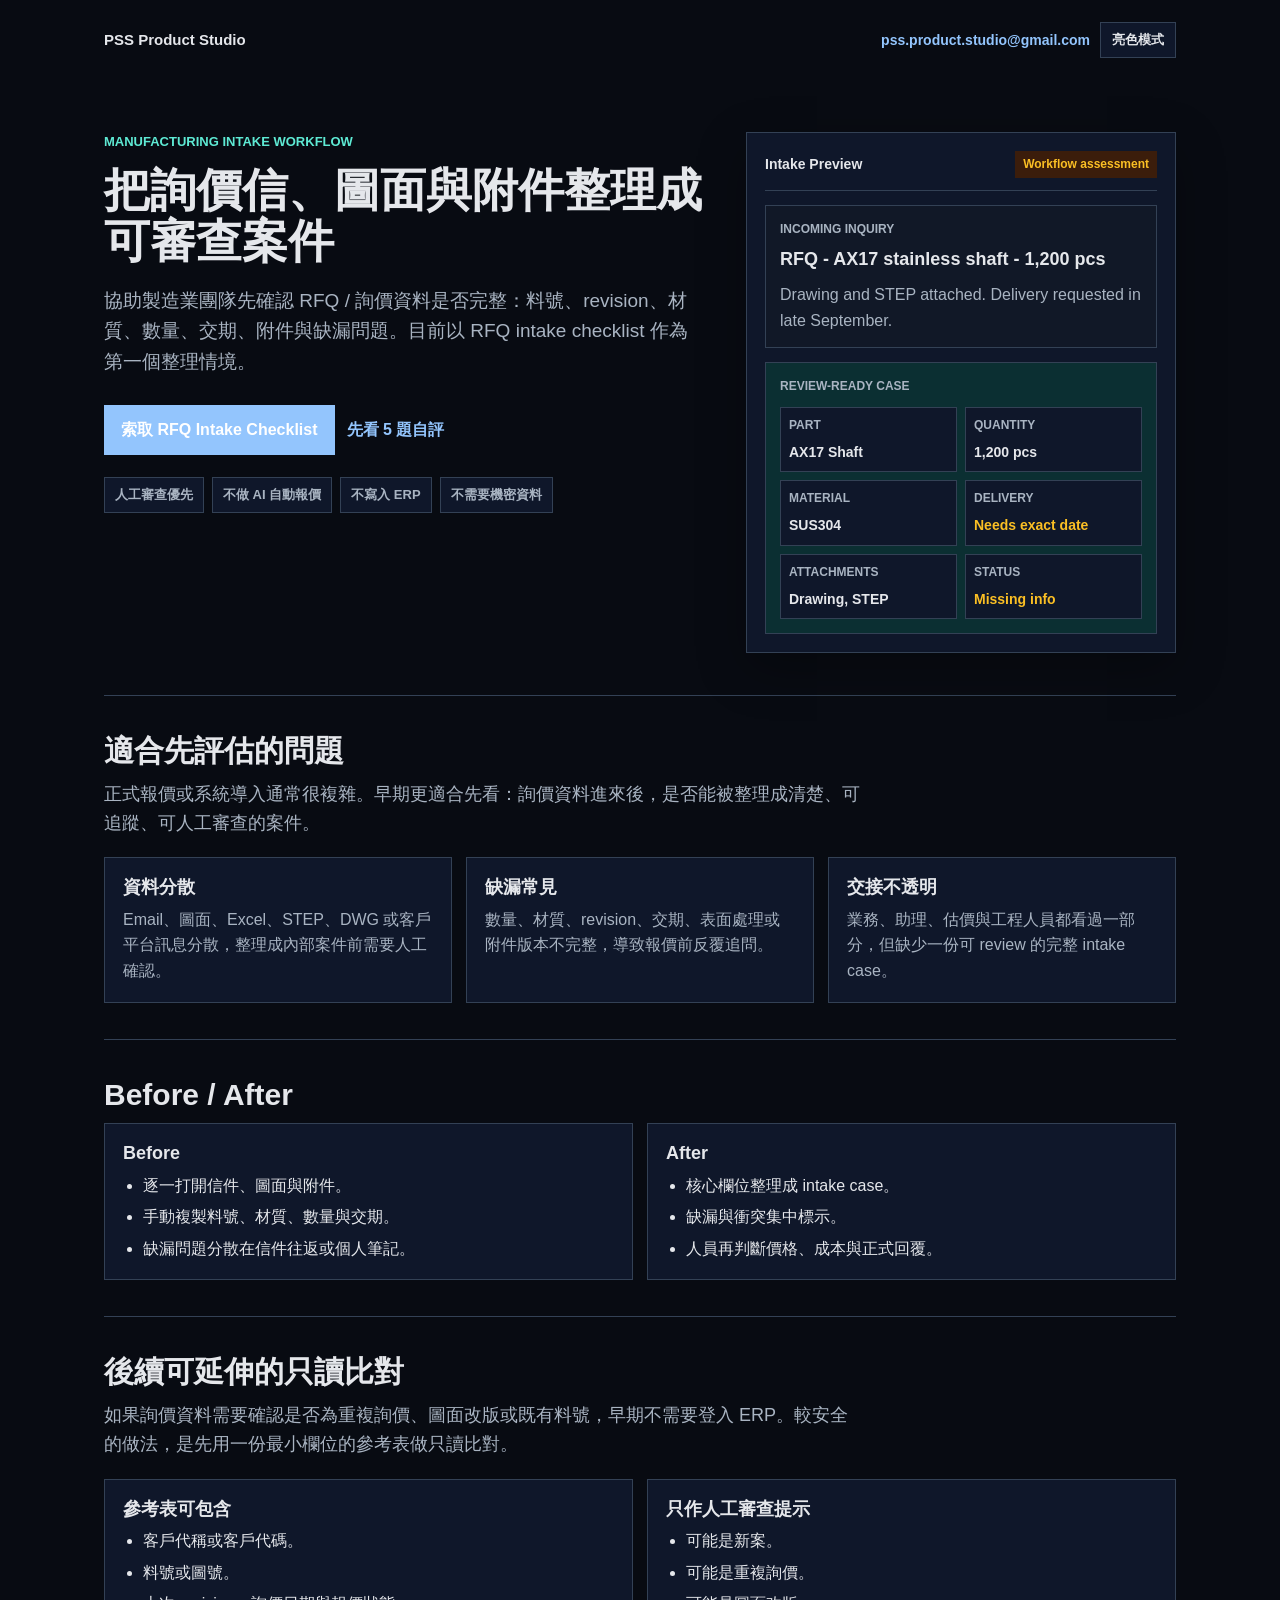
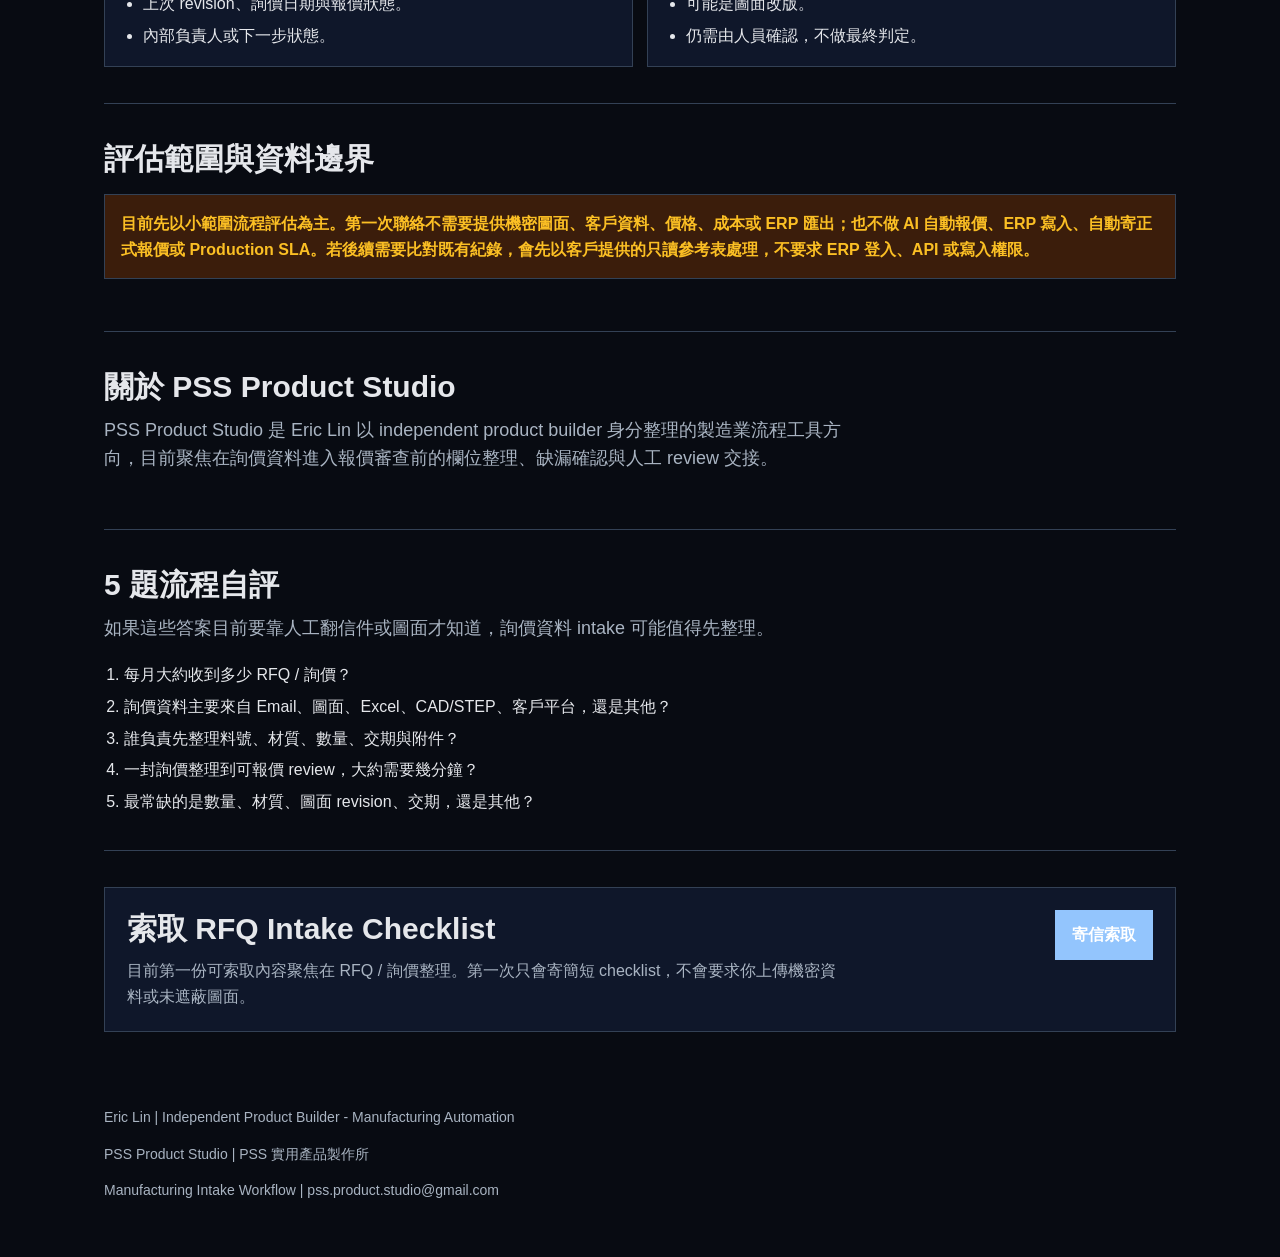
==== docs/rfq-intake.html @ e181cee8 "Create rfq-intake.html" ====
<!doctype html>
<html lang="zh-Hant">
<head>
  <meta charset="utf-8">
  <meta name="viewport" content="width=device-width, initial-scale=1">
  <title>Manufacturing Intake Workflow | PSS Product Studio</title>
  <meta name="description" content="A practical checklist for manufacturing teams to organize inquiry emails, drawings, attachments, missing fields, and human review before quotation work.">
  <meta property="og:title" content="Manufacturing Intake Workflow">
  <meta property="og:description" content="協助製造業團隊整理詢價信、圖面與附件，讓報價前審查更清楚。">
  <meta property="og:type" content="website">
  <style>
    :root {
      color-scheme: light;
      --bg: #f6f8fb;
      --paper: #ffffff;
      --ink: #16202a;
      --muted: #5d6a78;
      --line: #d9e1ea;
      --blue: #2458a6;
      --blue-soft: #edf4ff;
      --teal: #08756f;
      --teal-soft: #edf8f6;
      --amber: #8c5a08;
      --amber-soft: #fff7e6;
      --shadow: 0 16px 46px rgba(22, 32, 42, .08);
    }

    body[data-theme="dark"] {
      color-scheme: dark;
      --bg: #080b12;
      --paper: #0f172a;
      --ink: #e5e7eb;
      --muted: #a9b4c2;
      --line: #334155;
      --blue: #93c5fd;
      --blue-soft: #111827;
      --teal: #5eead4;
      --teal-soft: #0b2f32;
      --amber: #fbbf24;
      --amber-soft: #3b1d0b;
      --shadow: 0 16px 46px rgba(0, 0, 0, .28);
    }

    * {
      box-sizing: border-box;
    }

    body {
      background: var(--bg);
      color: var(--ink);
      font-family: Arial, "Noto Sans TC", "Microsoft JhengHei", sans-serif;
      line-height: 1.6;
      margin: 0;
    }

    a {
      color: inherit;
    }

    .wrap {
      margin: 0 auto;
      max-width: 1120px;
      padding: 0 24px;
    }

    .nav {
      align-items: center;
      display: flex;
      justify-content: space-between;
      padding: 22px 0;
    }

    .brand {
      font-size: 15px;
      font-weight: 800;
    }

    .nav a {
      color: var(--blue);
      font-size: 14px;
      font-weight: 700;
      text-decoration: none;
    }

    .nav-actions {
      align-items: center;
      display: flex;
      flex-wrap: wrap;
      gap: 10px;
      justify-content: flex-end;
    }

    .theme-button {
      background: var(--paper);
      border: 1px solid var(--line);
      color: var(--ink);
      cursor: pointer;
      font: 800 13px Arial, sans-serif;
      padding: 8px 11px;
    }

    .hero {
      display: grid;
      gap: 40px;
      grid-template-columns: minmax(0, 1fr) 430px;
      padding: 52px 0 42px;
    }

    .eyebrow {
      color: var(--teal);
      font-size: 13px;
      font-weight: 800;
      letter-spacing: 0;
      margin: 0 0 12px;
      text-transform: uppercase;
    }

    h1 {
      font-size: 46px;
      letter-spacing: 0;
      line-height: 1.12;
      margin: 0 0 18px;
      max-width: 700px;
    }

    .lead {
      color: var(--muted);
      font-size: 19px;
      margin: 0;
      max-width: 700px;
    }

    .actions {
      align-items: center;
      display: flex;
      flex-wrap: wrap;
      gap: 12px;
      margin-top: 28px;
    }

    .button {
      background: var(--blue);
      color: #ffffff;
      display: inline-block;
      font-weight: 800;
      padding: 12px 17px;
      text-decoration: none;
    }

    .text-link {
      color: var(--blue);
      font-weight: 800;
      padding: 10px 0;
      text-decoration: none;
    }

    .trust-row {
      display: flex;
      flex-wrap: wrap;
      gap: 8px;
      margin-top: 22px;
    }

    .trust-row span {
      background: var(--paper);
      border: 1px solid var(--line);
      color: var(--muted);
      font-size: 13px;
      font-weight: 800;
      padding: 7px 10px;
    }

    .preview {
      background: var(--paper);
      border: 1px solid var(--line);
      box-shadow: var(--shadow);
      padding: 18px;
    }

    .preview-top {
      align-items: center;
      border-bottom: 1px solid var(--line);
      display: flex;
      justify-content: space-between;
      padding-bottom: 12px;
    }

    .preview-title {
      font-size: 14px;
      font-weight: 800;
    }

    .preview-note {
      background: var(--amber-soft);
      color: var(--amber);
      font-size: 12px;
      font-weight: 800;
      padding: 4px 8px;
    }

    .mail-preview {
      background: var(--blue-soft);
      border: 1px solid var(--line);
      margin-top: 14px;
      padding: 14px;
    }

    .case-preview {
      background: var(--teal-soft);
      border: 1px solid var(--line);
      margin-top: 14px;
      padding: 14px;
    }

    .label {
      color: var(--muted);
      display: block;
      font-size: 12px;
      font-weight: 800;
      margin-bottom: 6px;
      text-transform: uppercase;
    }

    .subject {
      font-size: 18px;
      font-weight: 800;
      margin: 0 0 8px;
    }

    .small {
      color: var(--muted);
      margin: 0;
    }

    .fields {
      display: grid;
      gap: 8px;
      grid-template-columns: 1fr 1fr;
      margin-top: 10px;
    }

    .field {
      background: var(--paper);
      border: 1px solid var(--line);
      min-height: 62px;
      padding: 8px;
    }

    .field b {
      display: block;
      font-size: 14px;
      margin-top: 2px;
    }

    .missing {
      color: var(--amber);
    }

    section {
      border-top: 1px solid var(--line);
      padding: 36px 0;
    }

    h2 {
      font-size: 30px;
      letter-spacing: 0;
      line-height: 1.25;
      margin: 0 0 10px;
    }

    .section-lead {
      color: var(--muted);
      font-size: 18px;
      margin: 0 0 20px;
      max-width: 760px;
    }

    .cards {
      display: grid;
      gap: 14px;
      grid-template-columns: repeat(3, 1fr);
    }

    .card,
    .panel {
      background: var(--paper);
      border: 1px solid var(--line);
      padding: 18px;
    }

    .card h3,
    .panel h3 {
      font-size: 18px;
      line-height: 1.25;
      margin: 0 0 8px;
    }

    .card p {
      color: var(--muted);
      margin: 0;
    }

    .two {
      display: grid;
      gap: 14px;
      grid-template-columns: 1fr 1fr;
    }

    ul,
    ol {
      margin: 0;
      padding-left: 20px;
    }

    li + li {
      margin-top: 6px;
    }

    .scope {
      background: var(--amber-soft);
      border: 1px solid var(--line);
      color: var(--amber);
      font-weight: 700;
      padding: 16px;
    }

    .cta {
      align-items: start;
      background: var(--paper);
      border: 1px solid var(--line);
      display: grid;
      gap: 18px;
      grid-template-columns: minmax(0, 1fr) auto;
      padding: 22px;
    }

    .cta p {
      color: var(--muted);
      margin: 0;
      max-width: 720px;
    }

    footer {
      color: var(--muted);
      font-size: 14px;
      padding: 24px 0 42px;
    }

    @media (max-width: 900px) {
      .hero,
      .cards,
      .two,
      .cta {
        grid-template-columns: 1fr;
      }

      h1 {
        font-size: 38px;
      }

      .preview {
        max-width: 560px;
      }
    }

    @media (max-width: 560px) {
      .wrap {
        padding: 0 18px;
      }

      .nav {
        align-items: flex-start;
        flex-direction: column;
        gap: 8px;
      }

      h1 {
        font-size: 33px;
      }

      h2 {
        font-size: 25px;
      }

      .lead,
      .section-lead {
        font-size: 17px;
      }

      .actions {
        align-items: stretch;
        flex-direction: column;
      }

      .button,
      .text-link {
        text-align: center;
        width: 100%;
      }

      .fields {
        grid-template-columns: 1fr;
      }
    }
  </style>
</head>
<body data-theme="dark">
  <div class="wrap">
    <nav class="nav" aria-label="Page header">
      <div class="brand">PSS Product Studio</div>
      <div class="nav-actions">
        <a href="mailto:pss.product.studio@gmail.com">pss.product.studio@gmail.com</a>
        <button class="theme-button" id="themeToggle" type="button" aria-pressed="true">亮色模式</button>
      </div>
    </nav>

    <header class="hero">
      <div>
        <p class="eyebrow">Manufacturing Intake Workflow</p>
        <h1>把詢價信、圖面與附件整理成可審查案件</h1>
        <p class="lead">協助製造業團隊先確認 RFQ / 詢價資料是否完整：料號、revision、材質、數量、交期、附件與缺漏問題。目前以 RFQ intake checklist 作為第一個整理情境。</p>
        <div class="actions">
          <a class="button" href="mailto:pss.product.studio@gmail.com?subject=RFQ%20Checklist%20-%20GitHub&body=Hi%20PSS%2C%0D%0A%0D%0AI%20would%20like%20to%20request%20the%20RFQ%20Intake%20Checklist.%0D%0A%0D%0AOptional%3A%0D%0A1.%20Monthly%20RFQ%20volume%3A%0D%0A2.%20Main%20inquiry%20source%20%28Email%20%2F%20drawings%20%2F%20Excel%20%2F%20CAD%20%2F%20customer%20portal%29%3A%0D%0A3.%20Most%20often%20missing%20field%3A%0D%0A%0D%0APlease%20do%20not%20send%20confidential%20drawings%20or%20customer%20data%20at%20this%20stage.">索取 RFQ Intake Checklist</a>
          <a class="text-link" href="#questions">先看 5 題自評</a>
        </div>
        <div class="trust-row" aria-label="Assessment boundaries">
          <span>人工審查優先</span>
          <span>不做 AI 自動報價</span>
          <span>不寫入 ERP</span>
          <span>不需要機密資料</span>
        </div>
      </div>

      <aside class="preview" aria-label="Inquiry intake preview">
        <div class="preview-top">
          <span class="preview-title">Intake Preview</span>
          <span class="preview-note">Workflow assessment</span>
        </div>
        <div class="mail-preview">
          <span class="label">Incoming inquiry</span>
          <p class="subject">RFQ - AX17 stainless shaft - 1,200 pcs</p>
          <p class="small">Drawing and STEP attached. Delivery requested in late September.</p>
        </div>
        <div class="case-preview">
          <span class="label">Review-ready case</span>
          <div class="fields">
            <div class="field"><span class="label">Part</span><b>AX17 Shaft</b></div>
            <div class="field"><span class="label">Quantity</span><b>1,200 pcs</b></div>
            <div class="field"><span class="label">Material</span><b>SUS304</b></div>
            <div class="field"><span class="label">Delivery</span><b class="missing">Needs exact date</b></div>
            <div class="field"><span class="label">Attachments</span><b>Drawing, STEP</b></div>
            <div class="field"><span class="label">Status</span><b class="missing">Missing info</b></div>
          </div>
        </div>
      </aside>
    </header>

    <main>
      <section>
        <h2>適合先評估的問題</h2>
        <p class="section-lead">正式報價或系統導入通常很複雜。早期更適合先看：詢價資料進來後，是否能被整理成清楚、可追蹤、可人工審查的案件。</p>
        <div class="cards">
          <article class="card">
            <h3>資料分散</h3>
            <p>Email、圖面、Excel、STEP、DWG 或客戶平台訊息分散，整理成內部案件前需要人工確認。</p>
          </article>
          <article class="card">
            <h3>缺漏常見</h3>
            <p>數量、材質、revision、交期、表面處理或附件版本不完整，導致報價前反覆追問。</p>
          </article>
          <article class="card">
            <h3>交接不透明</h3>
            <p>業務、助理、估價與工程人員都看過一部分，但缺少一份可 review 的完整 intake case。</p>
          </article>
        </div>
      </section>

      <section>
        <h2>Before / After</h2>
        <div class="two">
          <div class="panel">
            <h3>Before</h3>
            <ul>
              <li>逐一打開信件、圖面與附件。</li>
              <li>手動複製料號、材質、數量與交期。</li>
              <li>缺漏問題分散在信件往返或個人筆記。</li>
            </ul>
          </div>
          <div class="panel">
            <h3>After</h3>
            <ul>
              <li>核心欄位整理成 intake case。</li>
              <li>缺漏與衝突集中標示。</li>
              <li>人員再判斷價格、成本與正式回覆。</li>
            </ul>
          </div>
        </div>
      </section>

      <section>
        <h2>後續可延伸的只讀比對</h2>
        <p class="section-lead">如果詢價資料需要確認是否為重複詢價、圖面改版或既有料號，早期不需要登入 ERP。較安全的做法，是先用一份最小欄位的參考表做只讀比對。</p>
        <div class="two">
          <div class="panel">
            <h3>參考表可包含</h3>
            <ul>
              <li>客戶代稱或客戶代碼。</li>
              <li>料號或圖號。</li>
              <li>上次 revision、詢價日期與報價狀態。</li>
              <li>內部負責人或下一步狀態。</li>
            </ul>
          </div>
          <div class="panel">
            <h3>只作人工審查提示</h3>
            <ul>
              <li>可能是新案。</li>
              <li>可能是重複詢價。</li>
              <li>可能是圖面改版。</li>
              <li>仍需由人員確認，不做最終判定。</li>
            </ul>
          </div>
        </div>
      </section>

      <section>
        <h2>評估範圍與資料邊界</h2>
        <p class="scope">目前先以小範圍流程評估為主。第一次聯絡不需要提供機密圖面、客戶資料、價格、成本或 ERP 匯出；也不做 AI 自動報價、ERP 寫入、自動寄正式報價或 Production SLA。若後續需要比對既有紀錄，會先以客戶提供的只讀參考表處理，不要求 ERP 登入、API 或寫入權限。</p>
      </section>

      <section>
        <h2>關於 PSS Product Studio</h2>
        <p class="section-lead">PSS Product Studio 是 Eric Lin 以 independent product builder 身分整理的製造業流程工具方向，目前聚焦在詢價資料進入報價審查前的欄位整理、缺漏確認與人工 review 交接。</p>
      </section>

      <section id="questions">
        <h2>5 題流程自評</h2>
        <p class="section-lead">如果這些答案目前要靠人工翻信件或圖面才知道，詢價資料 intake 可能值得先整理。</p>
        <ol>
          <li>每月大約收到多少 RFQ / 詢價？</li>
          <li>詢價資料主要來自 Email、圖面、Excel、CAD/STEP、客戶平台，還是其他？</li>
          <li>誰負責先整理料號、材質、數量、交期與附件？</li>
          <li>一封詢價整理到可報價 review，大約需要幾分鐘？</li>
          <li>最常缺的是數量、材質、圖面 revision、交期，還是其他？</li>
        </ol>
      </section>

      <section>
        <div class="cta">
          <div>
            <h2>索取 RFQ Intake Checklist</h2>
            <p>目前第一份可索取內容聚焦在 RFQ / 詢價整理。第一次只會寄簡短 checklist，不會要求你上傳機密資料或未遮蔽圖面。</p>
          </div>
          <a class="button" href="mailto:pss.product.studio@gmail.com?subject=RFQ%20Checklist%20-%20GitHub&body=Hi%20PSS%2C%0D%0A%0D%0AI%20would%20like%20to%20request%20the%20RFQ%20Intake%20Checklist.%0D%0A%0D%0AOptional%3A%0D%0A1.%20Monthly%20RFQ%20volume%3A%0D%0A2.%20Main%20inquiry%20source%20%28Email%20%2F%20drawings%20%2F%20Excel%20%2F%20CAD%20%2F%20customer%20portal%29%3A%0D%0A3.%20Most%20often%20missing%20field%3A%0D%0A%0D%0APlease%20do%20not%20send%20confidential%20drawings%20or%20customer%20data%20at%20this%20stage.">寄信索取</a>
        </div>
      </section>
    </main>

    <footer>
      <p>Eric Lin | Independent Product Builder - Manufacturing Automation</p>
      <p>PSS Product Studio | PSS 實用產品製作所</p>
      <p>Manufacturing Intake Workflow | pss.product.studio@gmail.com</p>
    </footer>
  </div>
  <script>
    const themeButton = document.getElementById("themeToggle");
    function currentTheme() {
      return document.body.dataset.theme === "dark" ? "dark" : "light";
    }
    function syncThemeButton() {
      const dark = currentTheme() === "dark";
      themeButton.textContent = dark ? "亮色模式" : "深色模式";
      themeButton.setAttribute("aria-pressed", String(dark));
    }
    themeButton.addEventListener("click", () => {
      document.body.dataset.theme = currentTheme() === "dark" ? "light" : "dark";
      syncThemeButton();
    });
    syncThemeButton();
  </script>
</body>
</html>
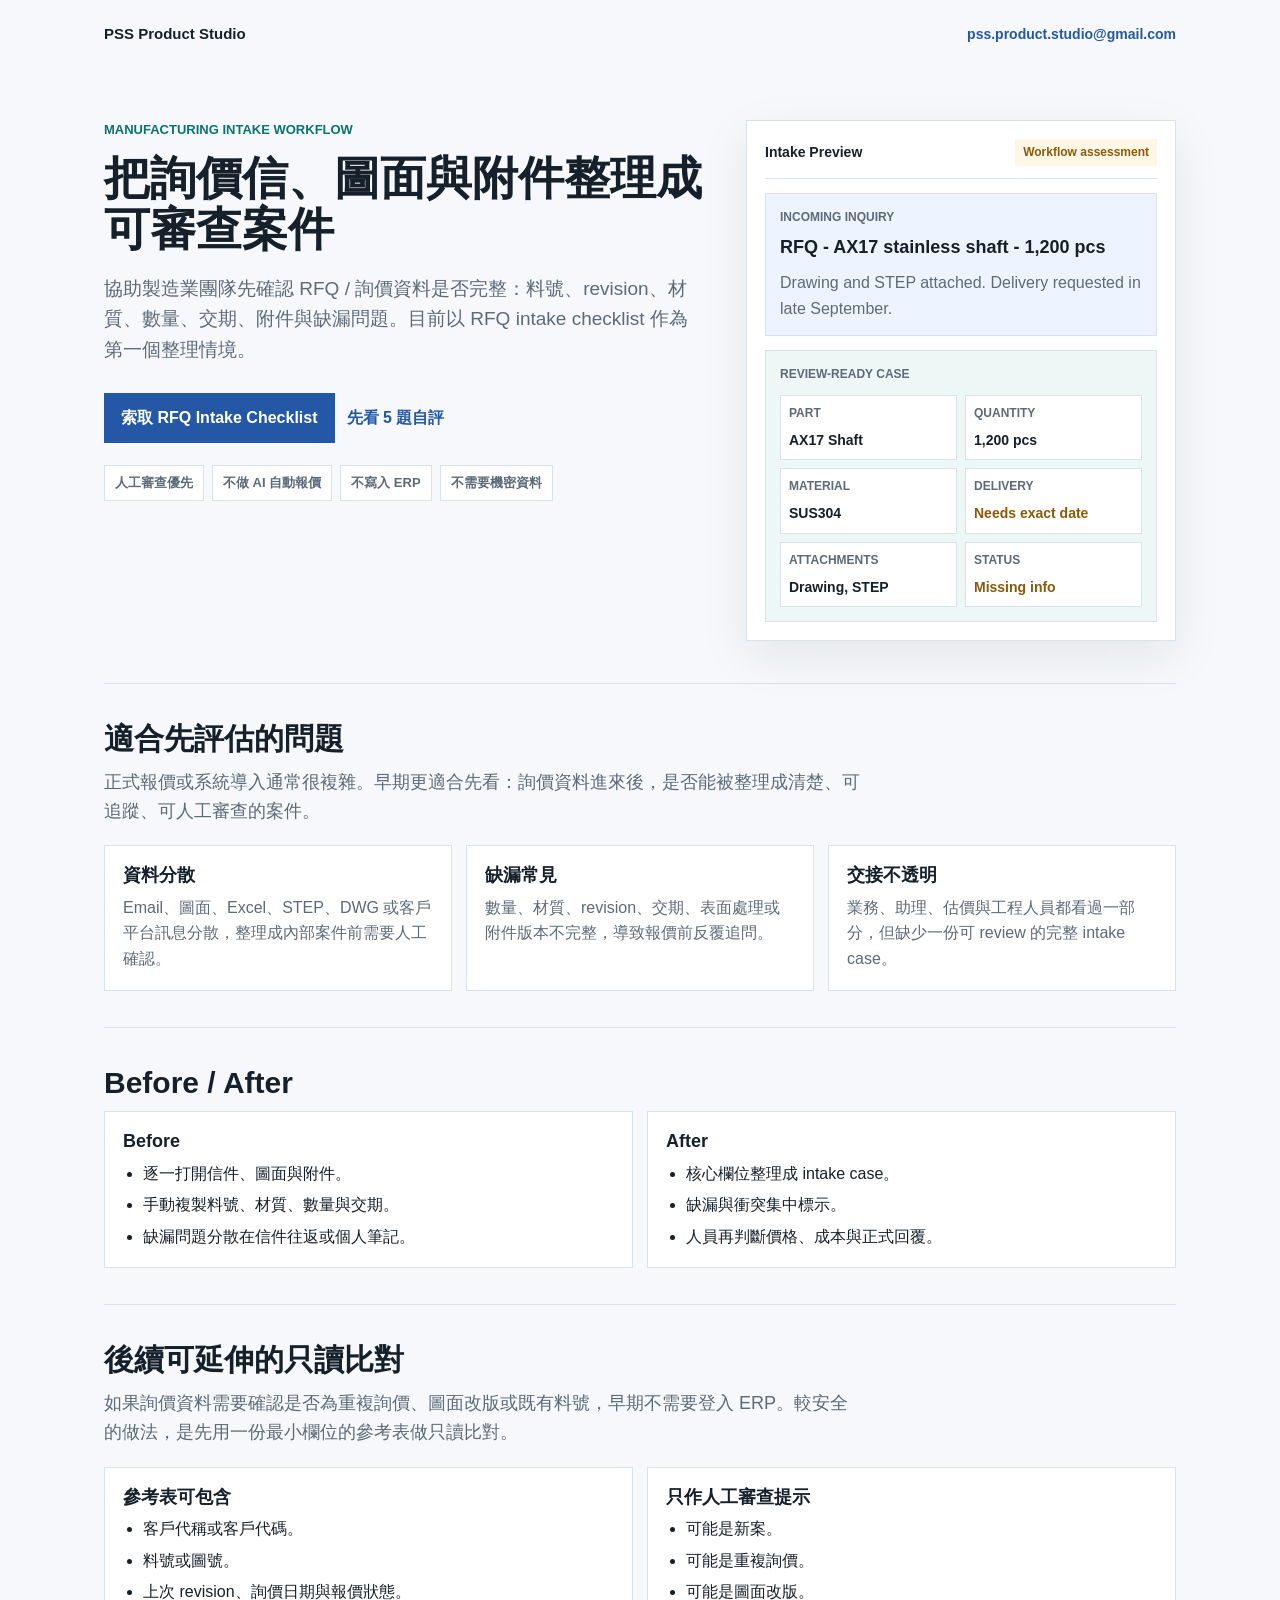
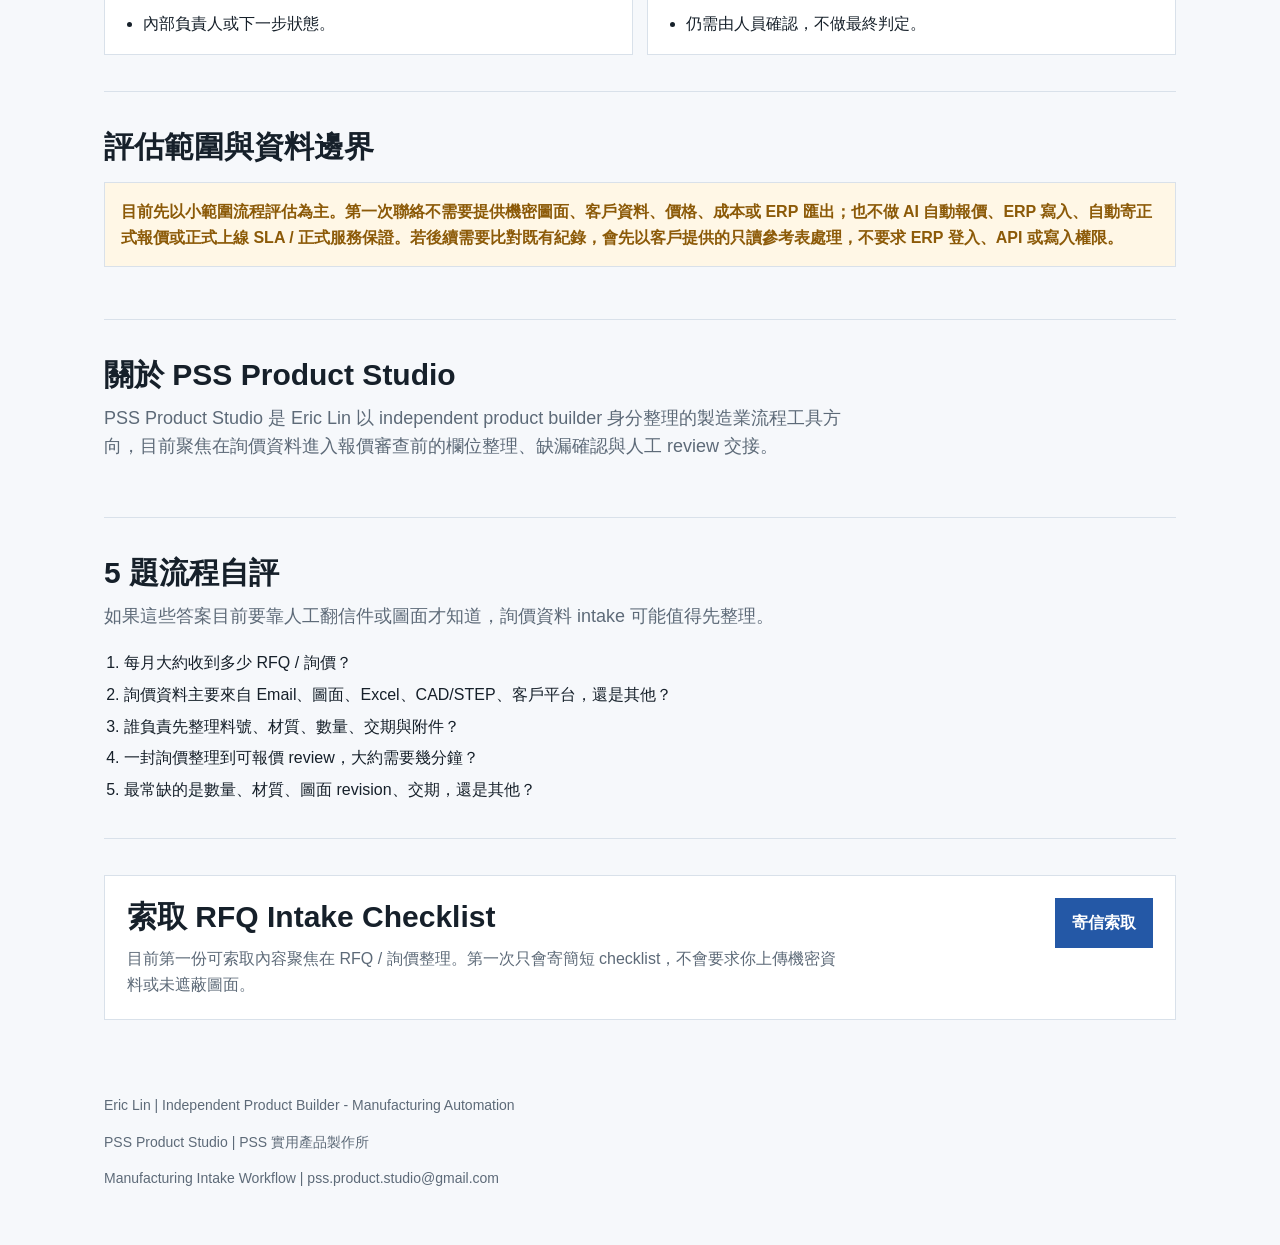
==== commit 4a7e913b: "Update RFQ intake page metadata and light mode" ====
--- a/docs/rfq-intake.html
+++ b/docs/rfq-intake.html
@@ -3,14 +3,30 @@
 <head>
   <meta charset="utf-8">
   <meta name="viewport" content="width=device-width, initial-scale=1">
+  <meta name="color-scheme" content="light only">
+  <meta name="supported-color-schemes" content="light">
   <title>Manufacturing Intake Workflow | PSS Product Studio</title>
-  <meta name="description" content="A practical checklist for manufacturing teams to organize inquiry emails, drawings, attachments, missing fields, and human review before quotation work.">
-  <meta property="og:title" content="Manufacturing Intake Workflow">
-  <meta property="og:description" content="協助製造業團隊整理詢價信、圖面與附件，讓報價前審查更清楚。">
+  <meta name="description" content="協助製造業團隊整理 RFQ 詢價信、圖面、附件、Excel、CAD/STEP 與缺漏資訊。Manufacturing Intake Workflow before quotation review.">
+  <link rel="canonical" href="https://pssproductstudio.github.io/pss-brand-site/rfq-intake.html">
+  <meta property="og:title" content="Manufacturing Intake Workflow | PSS Product Studio">
+  <meta property="og:description" content="協助製造業團隊整理 RFQ 詢價信、圖面與附件，讓報價前缺漏確認與人工 review 更清楚。">
   <meta property="og:type" content="website">
+  <meta property="og:locale" content="zh_TW">
+  <meta property="og:url" content="https://pssproductstudio.github.io/pss-brand-site/rfq-intake.html">
+  <meta property="og:image" content="https://pssproductstudio.github.io/pss-brand-site/assets/pss-ok2-cover-extended.png">
+  <meta property="og:image:alt" content="PSS Product Studio Manufacturing Intake Workflow 封面圖">
+  <meta name="twitter:card" content="summary_large_image">
+  <meta name="twitter:title" content="Manufacturing Intake Workflow | PSS Product Studio">
+  <meta name="twitter:description" content="整理製造業 RFQ 詢價信、圖面、附件與缺漏資訊，讓報價前人工 review 更清楚。">
+  <meta name="twitter:image" content="https://pssproductstudio.github.io/pss-brand-site/assets/pss-ok2-cover-extended.png">
+  <meta name="twitter:image:alt" content="PSS Product Studio Manufacturing Intake Workflow 封面圖">
+  <link rel="icon" type="image/svg+xml" href="./assets/pss-ok2-avatar.svg">
+  <link rel="icon" type="image/png" sizes="32x32" href="./assets/pss-ok2-favicon-32.png">
+  <link rel="icon" type="image/png" sizes="192x192" href="./assets/pss-ok2-favicon-192.png">
+  <link rel="apple-touch-icon" href="./assets/pss-ok2-favicon-192.png">
   <style>
     :root {
-      color-scheme: light;
+      color-scheme: light only;
       --bg: #f6f8fb;
       --paper: #ffffff;
       --ink: #16202a;
@@ -25,22 +41,6 @@
       --shadow: 0 16px 46px rgba(22, 32, 42, .08);
     }
 
-    body[data-theme="dark"] {
-      color-scheme: dark;
-      --bg: #080b12;
-      --paper: #0f172a;
-      --ink: #e5e7eb;
-      --muted: #a9b4c2;
-      --line: #334155;
-      --blue: #93c5fd;
-      --blue-soft: #111827;
-      --teal: #5eead4;
-      --teal-soft: #0b2f32;
-      --amber: #fbbf24;
-      --amber-soft: #3b1d0b;
-      --shadow: 0 16px 46px rgba(0, 0, 0, .28);
-    }
-
     * {
       box-sizing: border-box;
     }
@@ -48,6 +48,7 @@
     body {
       background: var(--bg);
       color: var(--ink);
+      color-scheme: light only;
       font-family: Arial, "Noto Sans TC", "Microsoft JhengHei", sans-serif;
       line-height: 1.6;
       margin: 0;
@@ -90,15 +91,6 @@
       justify-content: flex-end;
     }
 
-    .theme-button {
-      background: var(--paper);
-      border: 1px solid var(--line);
-      color: var(--ink);
-      cursor: pointer;
-      font: 800 13px Arial, sans-serif;
-      padding: 8px 11px;
-    }
-
     .hero {
       display: grid;
       gap: 40px;
@@ -404,13 +396,12 @@
     }
   </style>
 </head>
-<body data-theme="dark">
+<body>
   <div class="wrap">
     <nav class="nav" aria-label="Page header">
       <div class="brand">PSS Product Studio</div>
       <div class="nav-actions">
         <a href="mailto:pss.product.studio@gmail.com">pss.product.studio@gmail.com</a>
-        <button class="theme-button" id="themeToggle" type="button" aria-pressed="true">亮色模式</button>
       </div>
     </nav>
 
@@ -420,7 +411,7 @@
         <h1>把詢價信、圖面與附件整理成可審查案件</h1>
         <p class="lead">協助製造業團隊先確認 RFQ / 詢價資料是否完整：料號、revision、材質、數量、交期、附件與缺漏問題。目前以 RFQ intake checklist 作為第一個整理情境。</p>
         <div class="actions">
-          <a class="button" href="mailto:pss.product.studio@gmail.com?subject=RFQ%20Checklist%20-%20GitHub&body=Hi%20PSS%2C%0D%0A%0D%0AI%20would%20like%20to%20request%20the%20RFQ%20Intake%20Checklist.%0D%0A%0D%0AOptional%3A%0D%0A1.%20Monthly%20RFQ%20volume%3A%0D%0A2.%20Main%20inquiry%20source%20%28Email%20%2F%20drawings%20%2F%20Excel%20%2F%20CAD%20%2F%20customer%20portal%29%3A%0D%0A3.%20Most%20often%20missing%20field%3A%0D%0A%0D%0APlease%20do%20not%20send%20confidential%20drawings%20or%20customer%20data%20at%20this%20stage.">索取 RFQ Intake Checklist</a>
+          <a class="button" href="mailto:pss.product.studio@gmail.com?subject=RFQ%20Checklist%20-%20GitHub&body=%E6%82%A8%E5%A5%BD%20PSS%EF%BC%8C%0A%0A%E6%88%91%E6%83%B3%E7%B4%A2%E5%8F%96%20RFQ%20Intake%20Checklist%E3%80%82%0A%0A%E5%8F%AF%E9%81%B8%E5%A1%AB%EF%BC%9A%0A1.%20%E6%AF%8F%E6%9C%88%20RFQ%20%2F%20%E8%A9%A2%E5%83%B9%E9%87%8F%EF%BC%9A%0A2.%20%E4%B8%BB%E8%A6%81%E8%A9%A2%E5%83%B9%E4%BE%86%E6%BA%90%EF%BC%88Email%20%2F%20%E5%9C%96%E9%9D%A2%20%2F%20Excel%20%2F%20CAD%2FSTEP%20%2F%20%E5%AE%A2%E6%88%B6%E5%B9%B3%E5%8F%B0%EF%BC%89%EF%BC%9A%0A3.%20%E6%9C%80%E5%B8%B8%E7%BC%BA%E5%B0%91%E6%88%96%E8%A1%9D%E7%AA%81%E7%9A%84%E8%B3%87%E8%A8%8A%EF%BC%9A%0A%0A%E7%9B%AE%E5%89%8D%E4%B8%8D%E6%9C%83%E5%AF%84%E9%80%81%E6%A9%9F%E5%AF%86%E5%9C%96%E9%9D%A2%E3%80%81%E5%AE%A2%E6%88%B6%E8%B3%87%E6%96%99%E3%80%81%E5%83%B9%E6%A0%BC%E3%80%81%E6%88%90%E6%9C%AC%E6%88%96%20ERP%20%E5%8C%AF%E5%87%BA%E3%80%82">索取 RFQ Intake Checklist</a>
           <a class="text-link" href="#questions">先看 5 題自評</a>
         </div>
         <div class="trust-row" aria-label="Assessment boundaries">
@@ -524,7 +515,7 @@
 
       <section>
         <h2>評估範圍與資料邊界</h2>
-        <p class="scope">目前先以小範圍流程評估為主。第一次聯絡不需要提供機密圖面、客戶資料、價格、成本或 ERP 匯出；也不做 AI 自動報價、ERP 寫入、自動寄正式報價或 Production SLA。若後續需要比對既有紀錄，會先以客戶提供的只讀參考表處理，不要求 ERP 登入、API 或寫入權限。</p>
+        <p class="scope">目前先以小範圍流程評估為主。第一次聯絡不需要提供機密圖面、客戶資料、價格、成本或 ERP 匯出；也不做 AI 自動報價、ERP 寫入、自動寄正式報價或正式上線 SLA / 正式服務保證。若後續需要比對既有紀錄，會先以客戶提供的只讀參考表處理，不要求 ERP 登入、API 或寫入權限。</p>
       </section>
 
       <section>
@@ -550,7 +541,7 @@
             <h2>索取 RFQ Intake Checklist</h2>
             <p>目前第一份可索取內容聚焦在 RFQ / 詢價整理。第一次只會寄簡短 checklist，不會要求你上傳機密資料或未遮蔽圖面。</p>
           </div>
-          <a class="button" href="mailto:pss.product.studio@gmail.com?subject=RFQ%20Checklist%20-%20GitHub&body=Hi%20PSS%2C%0D%0A%0D%0AI%20would%20like%20to%20request%20the%20RFQ%20Intake%20Checklist.%0D%0A%0D%0AOptional%3A%0D%0A1.%20Monthly%20RFQ%20volume%3A%0D%0A2.%20Main%20inquiry%20source%20%28Email%20%2F%20drawings%20%2F%20Excel%20%2F%20CAD%20%2F%20customer%20portal%29%3A%0D%0A3.%20Most%20often%20missing%20field%3A%0D%0A%0D%0APlease%20do%20not%20send%20confidential%20drawings%20or%20customer%20data%20at%20this%20stage.">寄信索取</a>
+          <a class="button" href="mailto:pss.product.studio@gmail.com?subject=RFQ%20Checklist%20-%20GitHub&body=%E6%82%A8%E5%A5%BD%20PSS%EF%BC%8C%0A%0A%E6%88%91%E6%83%B3%E7%B4%A2%E5%8F%96%20RFQ%20Intake%20Checklist%E3%80%82%0A%0A%E5%8F%AF%E9%81%B8%E5%A1%AB%EF%BC%9A%0A1.%20%E6%AF%8F%E6%9C%88%20RFQ%20%2F%20%E8%A9%A2%E5%83%B9%E9%87%8F%EF%BC%9A%0A2.%20%E4%B8%BB%E8%A6%81%E8%A9%A2%E5%83%B9%E4%BE%86%E6%BA%90%EF%BC%88Email%20%2F%20%E5%9C%96%E9%9D%A2%20%2F%20Excel%20%2F%20CAD%2FSTEP%20%2F%20%E5%AE%A2%E6%88%B6%E5%B9%B3%E5%8F%B0%EF%BC%89%EF%BC%9A%0A3.%20%E6%9C%80%E5%B8%B8%E7%BC%BA%E5%B0%91%E6%88%96%E8%A1%9D%E7%AA%81%E7%9A%84%E8%B3%87%E8%A8%8A%EF%BC%9A%0A%0A%E7%9B%AE%E5%89%8D%E4%B8%8D%E6%9C%83%E5%AF%84%E9%80%81%E6%A9%9F%E5%AF%86%E5%9C%96%E9%9D%A2%E3%80%81%E5%AE%A2%E6%88%B6%E8%B3%87%E6%96%99%E3%80%81%E5%83%B9%E6%A0%BC%E3%80%81%E6%88%90%E6%9C%AC%E6%88%96%20ERP%20%E5%8C%AF%E5%87%BA%E3%80%82">寄信索取</a>
         </div>
       </section>
     </main>
@@ -561,21 +552,5 @@
       <p>Manufacturing Intake Workflow | pss.product.studio@gmail.com</p>
     </footer>
   </div>
-  <script>
-    const themeButton = document.getElementById("themeToggle");
-    function currentTheme() {
-      return document.body.dataset.theme === "dark" ? "dark" : "light";
-    }
-    function syncThemeButton() {
-      const dark = currentTheme() === "dark";
-      themeButton.textContent = dark ? "亮色模式" : "深色模式";
-      themeButton.setAttribute("aria-pressed", String(dark));
-    }
-    themeButton.addEventListener("click", () => {
-      document.body.dataset.theme = currentTheme() === "dark" ? "light" : "dark";
-      syncThemeButton();
-    });
-    syncThemeButton();
-  </script>
 </body>
 </html>
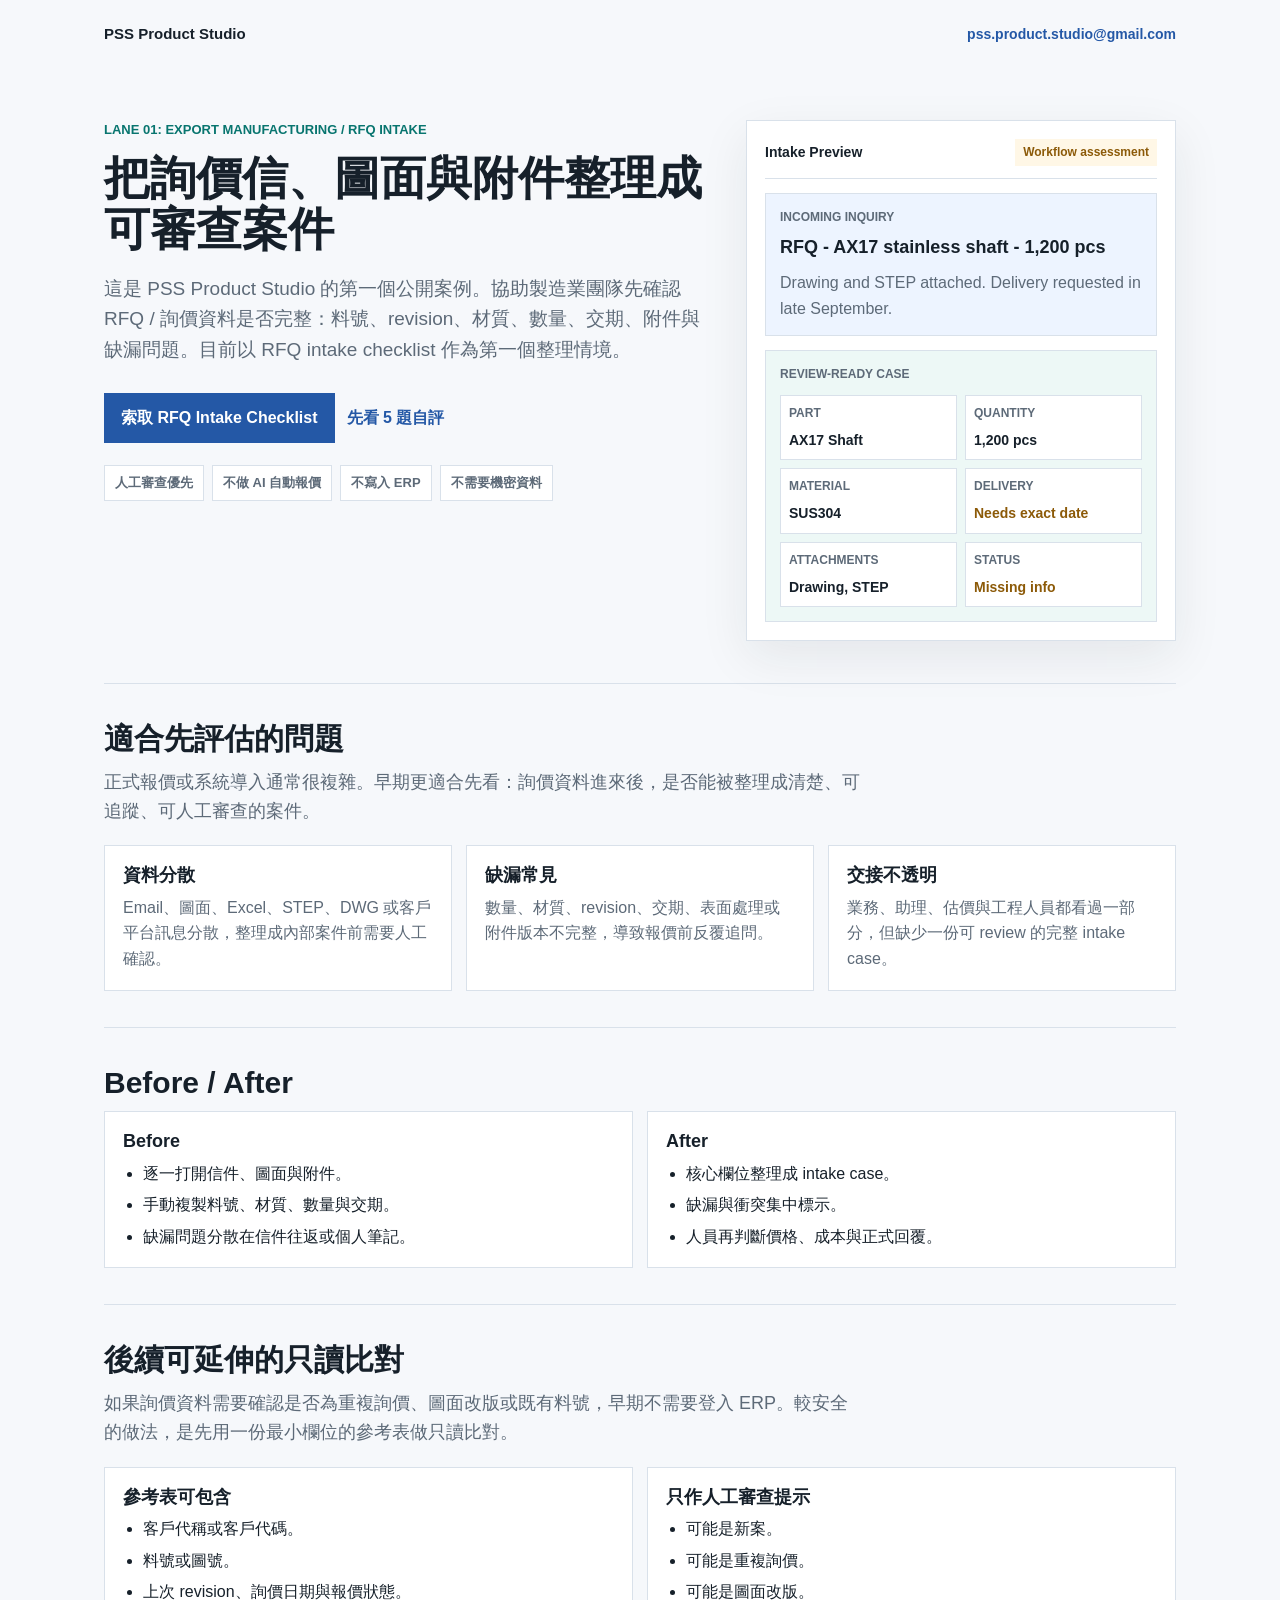
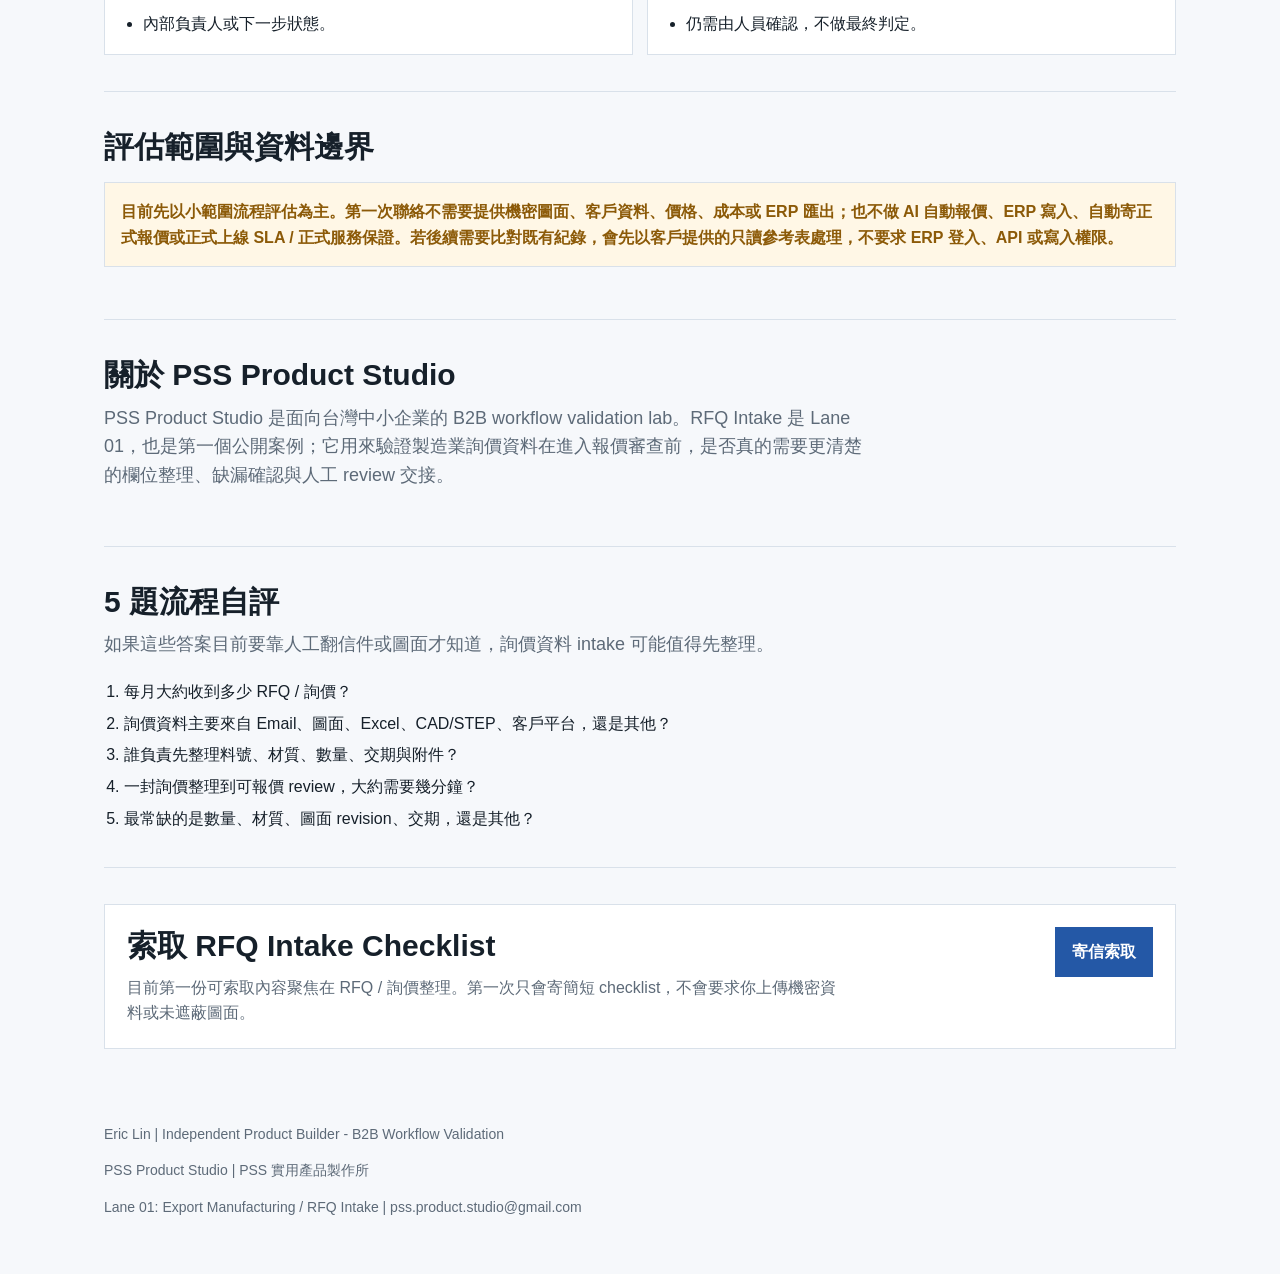
==== commit 86642e83: "Frame RFQ page as Lane 01 Keep RFQ as the first public validation lane under the PSS lab umbrella." ====
--- a/docs/rfq-intake.html
+++ b/docs/rfq-intake.html
@@ -5,10 +5,10 @@
   <meta name="viewport" content="width=device-width, initial-scale=1">
   <meta name="color-scheme" content="light only">
   <meta name="supported-color-schemes" content="light">
-  <title>Manufacturing Intake Workflow | PSS Product Studio</title>
-  <meta name="description" content="協助製造業團隊整理 RFQ 詢價信、圖面、附件、Excel、CAD/STEP 與缺漏資訊。Manufacturing Intake Workflow before quotation review.">
+  <title>Lane 01: RFQ Intake | PSS Product Studio</title>
+  <meta name="description" content="PSS Product Studio 的第一個公開案例：Lane 01 Export Manufacturing / RFQ Intake。協助製造業團隊整理詢價信、圖面、附件、Excel、CAD/STEP 與缺漏資訊。">
   <link rel="canonical" href="https://pssproductstudio.github.io/pss-brand-site/rfq-intake.html">
-  <meta property="og:title" content="Manufacturing Intake Workflow | PSS Product Studio">
+  <meta property="og:title" content="Lane 01: RFQ Intake | PSS Product Studio">
   <meta property="og:description" content="協助製造業團隊整理 RFQ 詢價信、圖面與附件，讓報價前缺漏確認與人工 review 更清楚。">
   <meta property="og:type" content="website">
   <meta property="og:locale" content="zh_TW">
@@ -16,7 +16,7 @@
   <meta property="og:image" content="https://pssproductstudio.github.io/pss-brand-site/assets/pss-ok2-cover-extended.png">
   <meta property="og:image:alt" content="PSS Product Studio Manufacturing Intake Workflow 封面圖">
   <meta name="twitter:card" content="summary_large_image">
-  <meta name="twitter:title" content="Manufacturing Intake Workflow | PSS Product Studio">
+  <meta name="twitter:title" content="Lane 01: RFQ Intake | PSS Product Studio">
   <meta name="twitter:description" content="整理製造業 RFQ 詢價信、圖面、附件與缺漏資訊，讓報價前人工 review 更清楚。">
   <meta name="twitter:image" content="https://pssproductstudio.github.io/pss-brand-site/assets/pss-ok2-cover-extended.png">
   <meta name="twitter:image:alt" content="PSS Product Studio Manufacturing Intake Workflow 封面圖">
@@ -407,9 +407,9 @@
 
     <header class="hero">
       <div>
-        <p class="eyebrow">Manufacturing Intake Workflow</p>
+        <p class="eyebrow">Lane 01: Export Manufacturing / RFQ Intake</p>
         <h1>把詢價信、圖面與附件整理成可審查案件</h1>
-        <p class="lead">協助製造業團隊先確認 RFQ / 詢價資料是否完整：料號、revision、材質、數量、交期、附件與缺漏問題。目前以 RFQ intake checklist 作為第一個整理情境。</p>
+        <p class="lead">這是 PSS Product Studio 的第一個公開案例。協助製造業團隊先確認 RFQ / 詢價資料是否完整：料號、revision、材質、數量、交期、附件與缺漏問題。目前以 RFQ intake checklist 作為第一個整理情境。</p>
         <div class="actions">
           <a class="button" href="mailto:pss.product.studio@gmail.com?subject=RFQ%20Checklist%20-%20GitHub&body=%E6%82%A8%E5%A5%BD%20PSS%EF%BC%8C%0A%0A%E6%88%91%E6%83%B3%E7%B4%A2%E5%8F%96%20RFQ%20Intake%20Checklist%E3%80%82%0A%0A%E5%8F%AF%E9%81%B8%E5%A1%AB%EF%BC%9A%0A1.%20%E6%AF%8F%E6%9C%88%20RFQ%20%2F%20%E8%A9%A2%E5%83%B9%E9%87%8F%EF%BC%9A%0A2.%20%E4%B8%BB%E8%A6%81%E8%A9%A2%E5%83%B9%E4%BE%86%E6%BA%90%EF%BC%88Email%20%2F%20%E5%9C%96%E9%9D%A2%20%2F%20Excel%20%2F%20CAD%2FSTEP%20%2F%20%E5%AE%A2%E6%88%B6%E5%B9%B3%E5%8F%B0%EF%BC%89%EF%BC%9A%0A3.%20%E6%9C%80%E5%B8%B8%E7%BC%BA%E5%B0%91%E6%88%96%E8%A1%9D%E7%AA%81%E7%9A%84%E8%B3%87%E8%A8%8A%EF%BC%9A%0A%0A%E7%9B%AE%E5%89%8D%E4%B8%8D%E6%9C%83%E5%AF%84%E9%80%81%E6%A9%9F%E5%AF%86%E5%9C%96%E9%9D%A2%E3%80%81%E5%AE%A2%E6%88%B6%E8%B3%87%E6%96%99%E3%80%81%E5%83%B9%E6%A0%BC%E3%80%81%E6%88%90%E6%9C%AC%E6%88%96%20ERP%20%E5%8C%AF%E5%87%BA%E3%80%82">索取 RFQ Intake Checklist</a>
           <a class="text-link" href="#questions">先看 5 題自評</a>
@@ -520,7 +520,7 @@
 
       <section>
         <h2>關於 PSS Product Studio</h2>
-        <p class="section-lead">PSS Product Studio 是 Eric Lin 以 independent product builder 身分整理的製造業流程工具方向，目前聚焦在詢價資料進入報價審查前的欄位整理、缺漏確認與人工 review 交接。</p>
+        <p class="section-lead">PSS Product Studio 是面向台灣中小企業的 B2B workflow validation lab。RFQ Intake 是 Lane 01，也是第一個公開案例；它用來驗證製造業詢價資料在進入報價審查前，是否真的需要更清楚的欄位整理、缺漏確認與人工 review 交接。</p>
       </section>
 
       <section id="questions">
@@ -547,9 +547,9 @@
     </main>
 
     <footer>
-      <p>Eric Lin | Independent Product Builder - Manufacturing Automation</p>
+      <p>Eric Lin | Independent Product Builder - B2B Workflow Validation</p>
       <p>PSS Product Studio | PSS 實用產品製作所</p>
-      <p>Manufacturing Intake Workflow | pss.product.studio@gmail.com</p>
+      <p>Lane 01: Export Manufacturing / RFQ Intake | pss.product.studio@gmail.com</p>
     </footer>
   </div>
 </body>
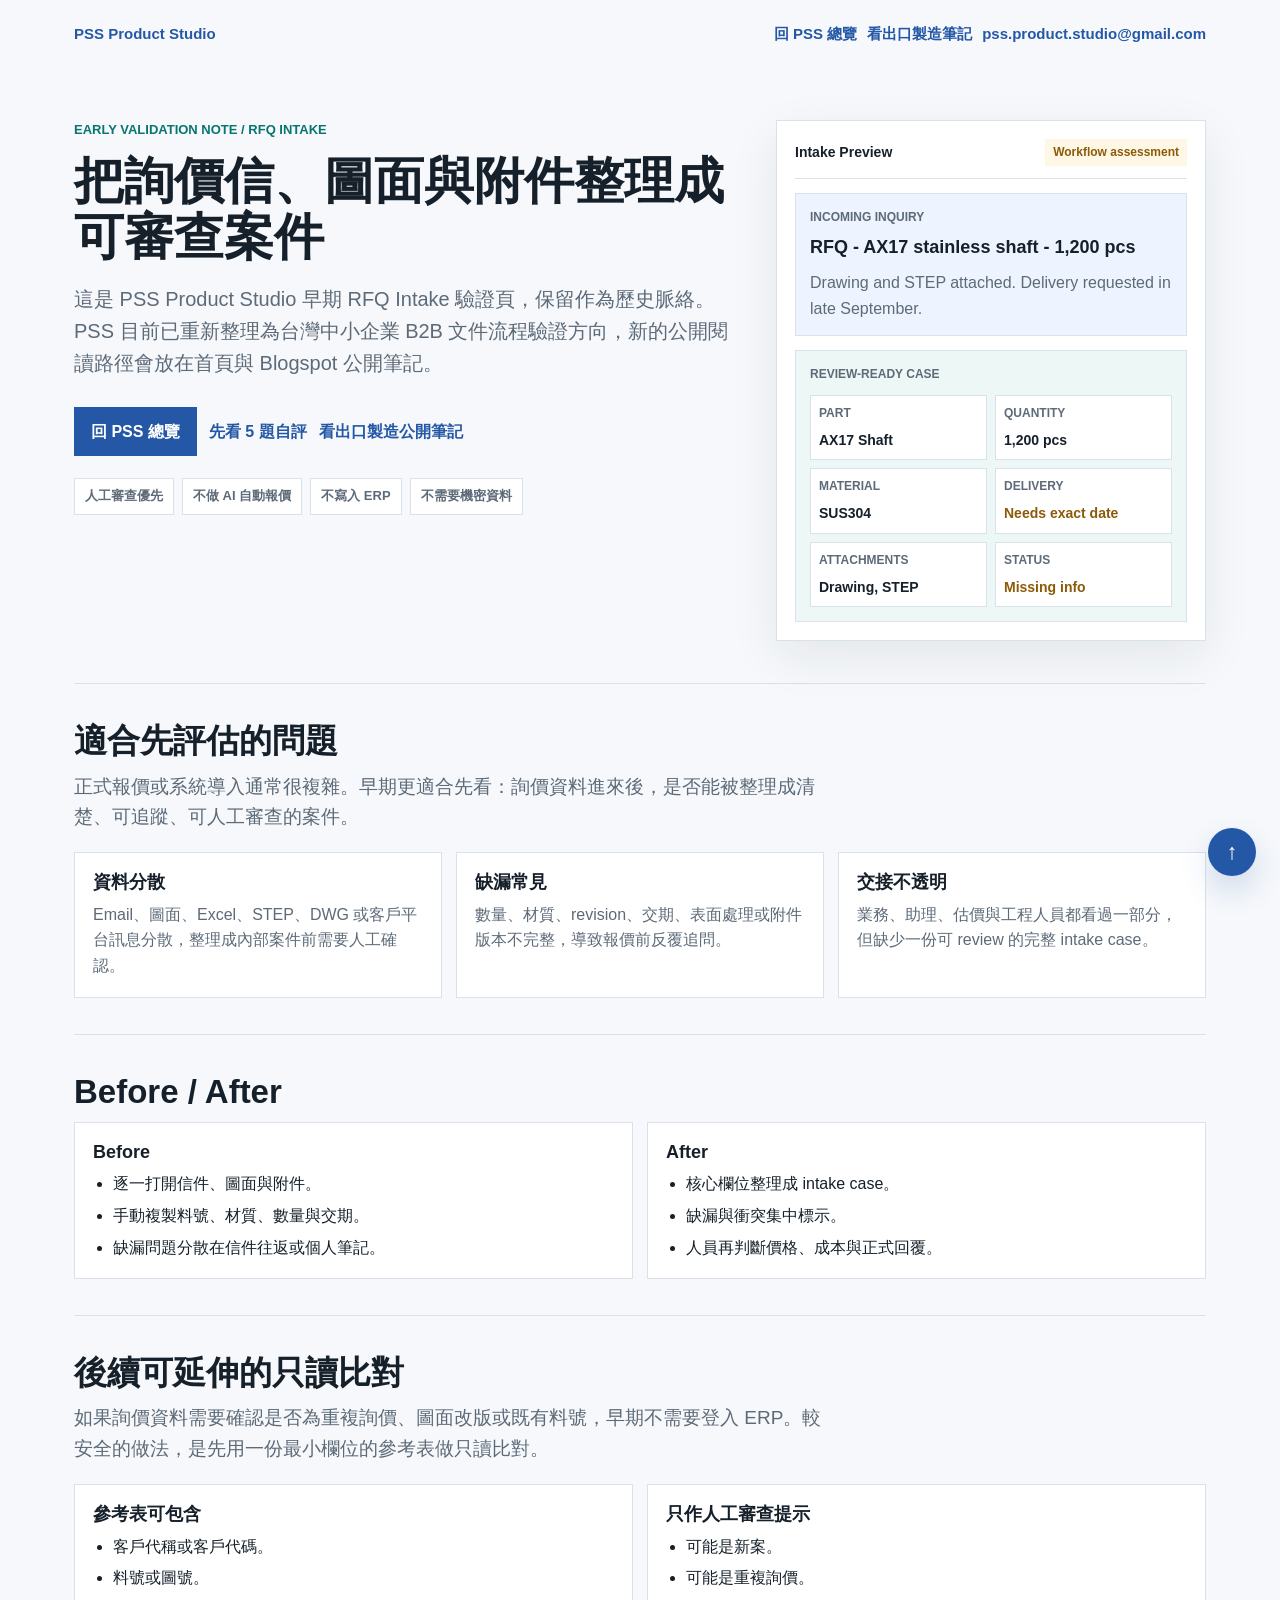
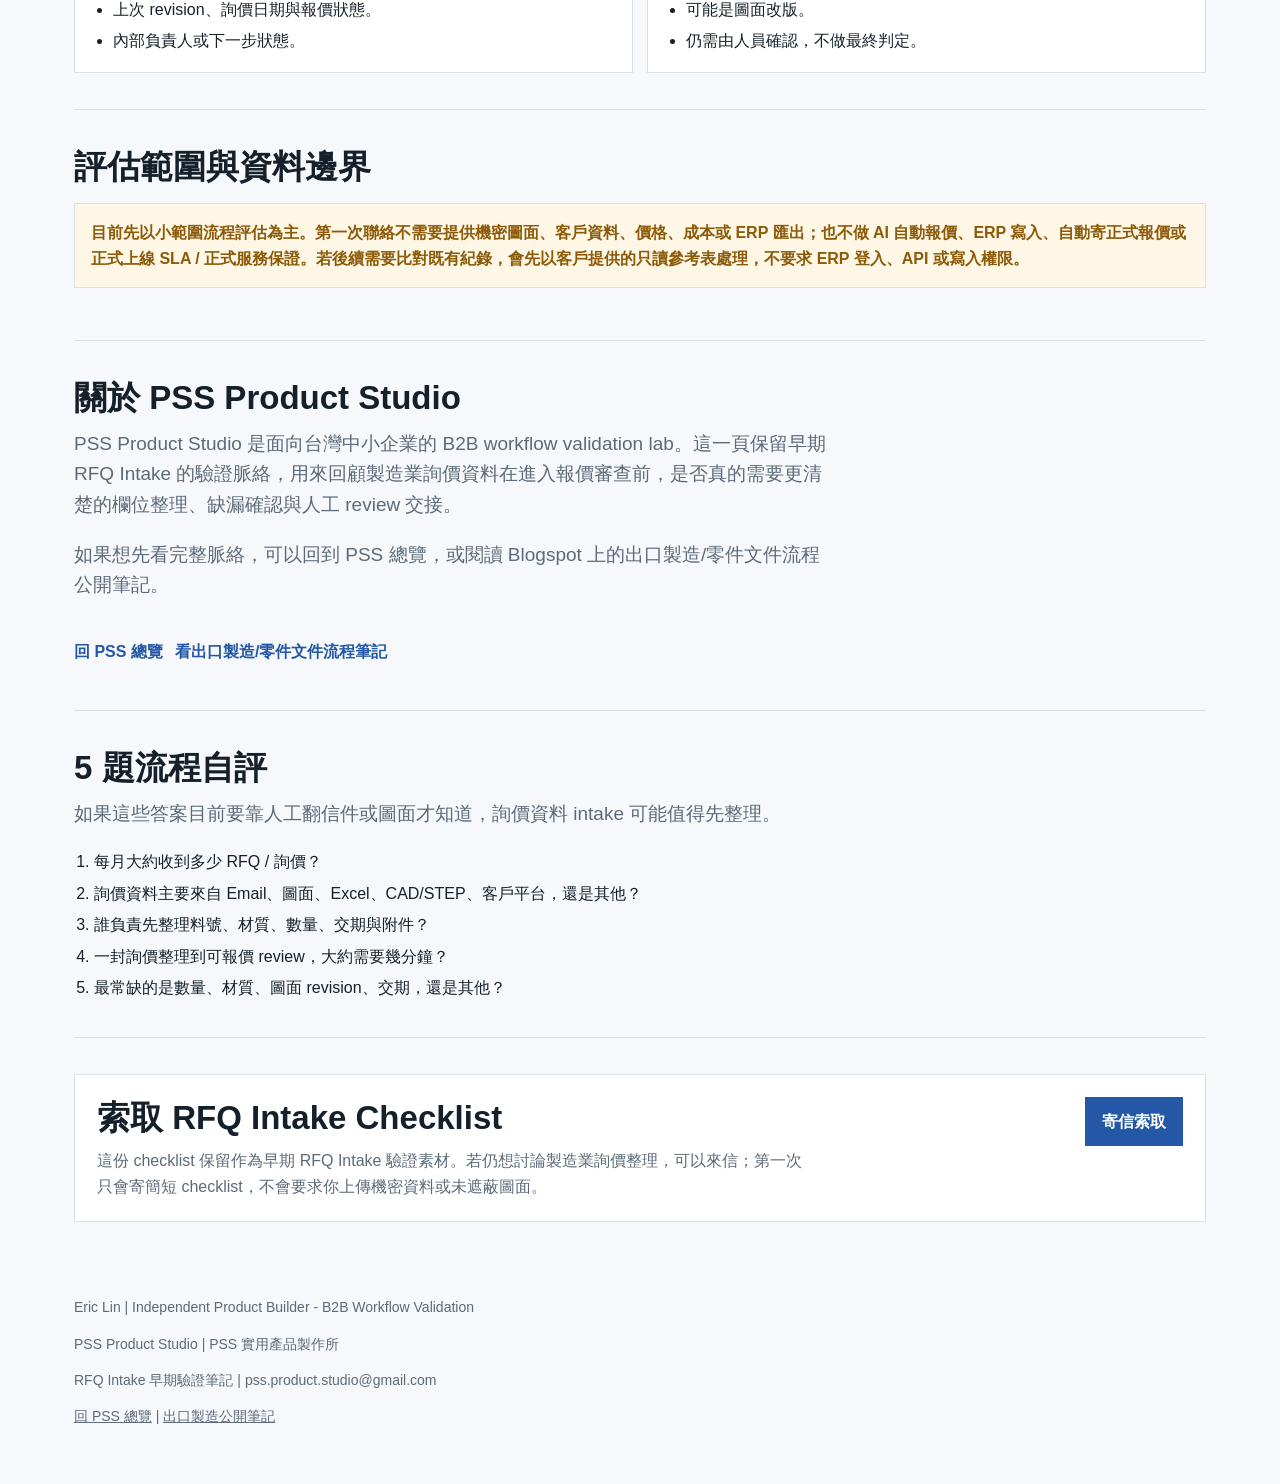
==== commit c9cbcf09: "Frame RFQ intake as early validation note" ====
--- a/docs/rfq-intake.html
+++ b/docs/rfq-intake.html
@@ -5,21 +5,21 @@
   <meta name="viewport" content="width=device-width, initial-scale=1">
   <meta name="color-scheme" content="light only">
   <meta name="supported-color-schemes" content="light">
-  <title>Lane 01: RFQ Intake | PSS Product Studio</title>
-  <meta name="description" content="PSS Product Studio 的第一個公開案例：Lane 01 Export Manufacturing / RFQ Intake。協助製造業團隊整理詢價信、圖面、附件、Excel、CAD/STEP 與缺漏資訊。">
+  <title>RFQ Intake 早期驗證筆記 | PSS Product Studio</title>
+  <meta name="description" content="PSS Product Studio 的早期 RFQ Intake 驗證筆記，保留製造業詢價資料整理、缺漏確認與人工 review 交接的歷史脈絡。">
   <link rel="canonical" href="https://pssproductstudio.github.io/pss-brand-site/rfq-intake.html">
-  <meta property="og:title" content="Lane 01: RFQ Intake | PSS Product Studio">
-  <meta property="og:description" content="協助製造業團隊整理 RFQ 詢價信、圖面與附件，讓報價前缺漏確認與人工 review 更清楚。">
+  <meta property="og:title" content="RFQ Intake 早期驗證筆記 | PSS Product Studio">
+  <meta property="og:description" content="保留早期 RFQ Intake 驗證脈絡：詢價信、圖面、附件、缺漏確認與人工 review 交接。">
   <meta property="og:type" content="website">
   <meta property="og:locale" content="zh_TW">
   <meta property="og:url" content="https://pssproductstudio.github.io/pss-brand-site/rfq-intake.html">
   <meta property="og:image" content="https://pssproductstudio.github.io/pss-brand-site/assets/pss-ok2-cover-extended.png">
-  <meta property="og:image:alt" content="PSS Product Studio Manufacturing Intake Workflow 封面圖">
+  <meta property="og:image:alt" content="PSS Product Studio RFQ Intake 封面圖">
   <meta name="twitter:card" content="summary_large_image">
-  <meta name="twitter:title" content="Lane 01: RFQ Intake | PSS Product Studio">
-  <meta name="twitter:description" content="整理製造業 RFQ 詢價信、圖面、附件與缺漏資訊，讓報價前人工 review 更清楚。">
+  <meta name="twitter:title" content="RFQ Intake 早期驗證筆記 | PSS Product Studio">
+  <meta name="twitter:description" content="PSS Product Studio 的早期 RFQ Intake 驗證筆記，保留詢價資料整理與人工 review 的歷史脈絡。">
   <meta name="twitter:image" content="https://pssproductstudio.github.io/pss-brand-site/assets/pss-ok2-cover-extended.png">
-  <meta name="twitter:image:alt" content="PSS Product Studio Manufacturing Intake Workflow 封面圖">
+  <meta name="twitter:image:alt" content="PSS Product Studio RFQ Intake 封面圖">
   <link rel="icon" type="image/svg+xml" href="./assets/pss-ok2-avatar.svg">
   <link rel="icon" type="image/png" sizes="32x32" href="./assets/pss-ok2-favicon-32.png">
   <link rel="icon" type="image/png" sizes="192x192" href="./assets/pss-ok2-favicon-192.png">
@@ -60,7 +60,7 @@
 
     .wrap {
       margin: 0 auto;
-      max-width: 1120px;
+      max-width: 1180px;
       padding: 0 24px;
     }
 
@@ -72,13 +72,13 @@
     }
 
     .brand {
-      font-size: 15px;
+      font-size: 16px;
       font-weight: 800;
     }
 
     .nav a {
       color: var(--blue);
-      font-size: 14px;
+      font-size: 15px;
       font-weight: 700;
       text-decoration: none;
     }
@@ -91,6 +91,12 @@
       justify-content: flex-end;
     }
 
+    .nav-home {
+      color: var(--blue);
+      font-weight: 800;
+      text-decoration: none;
+    }
+
     .hero {
       display: grid;
       gap: 40px;
@@ -108,7 +114,7 @@
     }
 
     h1 {
-      font-size: 46px;
+      font-size: 50px;
       letter-spacing: 0;
       line-height: 1.12;
       margin: 0 0 18px;
@@ -117,7 +123,7 @@
 
     .lead {
       color: var(--muted);
-      font-size: 19px;
+      font-size: 20px;
       margin: 0;
       max-width: 700px;
     }
@@ -254,7 +260,7 @@
     }
 
     h2 {
-      font-size: 30px;
+      font-size: 33px;
       letter-spacing: 0;
       line-height: 1.25;
       margin: 0 0 10px;
@@ -262,7 +268,7 @@
 
     .section-lead {
       color: var(--muted);
-      font-size: 18px;
+      font-size: 19px;
       margin: 0 0 20px;
       max-width: 760px;
     }
@@ -336,6 +342,32 @@
       color: var(--muted);
       font-size: 14px;
       padding: 24px 0 42px;
+    }
+
+    .back-to-top {
+      align-items: center;
+      background: var(--blue);
+      border-radius: 999px;
+      bottom: 24px;
+      box-shadow: 0 14px 30px rgba(36, 88, 166, .18);
+      color: #fff;
+      display: inline-flex;
+      font-size: 22px;
+      font-weight: 800;
+      height: 48px;
+      justify-content: center;
+      line-height: 1;
+      position: fixed;
+      right: 24px;
+      text-decoration: none;
+      width: 48px;
+      z-index: 20;
+    }
+
+    .back-to-top:hover,
+    .back-to-top:focus-visible {
+      background: #173f7e;
+      transform: translateY(-2px);
     }
 
     @media (max-width: 900px) {
@@ -390,6 +422,14 @@
         width: 100%;
       }
 
+      .back-to-top {
+        bottom: 14px;
+        font-size: 20px;
+        height: 42px;
+        right: 14px;
+        width: 42px;
+      }
+
       .fields {
         grid-template-columns: 1fr;
       }
@@ -397,22 +437,26 @@
   </style>
 </head>
 <body>
+  <div id="top"></div>
   <div class="wrap">
     <nav class="nav" aria-label="Page header">
-      <div class="brand">PSS Product Studio</div>
+      <a class="brand nav-home" href="./">PSS Product Studio</a>
       <div class="nav-actions">
+        <a href="./">回 PSS 總覽</a>
+        <a href="https://pssproductstudio.blogspot.com/2026/09/blog-post.html">看出口製造筆記</a>
         <a href="mailto:pss.product.studio@gmail.com">pss.product.studio@gmail.com</a>
       </div>
     </nav>
 
     <header class="hero">
       <div>
-        <p class="eyebrow">Lane 01: Export Manufacturing / RFQ Intake</p>
+        <p class="eyebrow">Early Validation Note / RFQ Intake</p>
         <h1>把詢價信、圖面與附件整理成可審查案件</h1>
-        <p class="lead">這是 PSS Product Studio 的第一個公開案例。協助製造業團隊先確認 RFQ / 詢價資料是否完整：料號、revision、材質、數量、交期、附件與缺漏問題。目前以 RFQ intake checklist 作為第一個整理情境。</p>
+        <p class="lead">這是 PSS Product Studio 早期 RFQ Intake 驗證頁，保留作為歷史脈絡。PSS 目前已重新整理為台灣中小企業 B2B 文件流程驗證方向，新的公開閱讀路徑會放在首頁與 Blogspot 公開筆記。</p>
         <div class="actions">
-          <a class="button" href="mailto:pss.product.studio@gmail.com?subject=RFQ%20Checklist%20-%20GitHub&body=%E6%82%A8%E5%A5%BD%20PSS%EF%BC%8C%0A%0A%E6%88%91%E6%83%B3%E7%B4%A2%E5%8F%96%20RFQ%20Intake%20Checklist%E3%80%82%0A%0A%E5%8F%AF%E9%81%B8%E5%A1%AB%EF%BC%9A%0A1.%20%E6%AF%8F%E6%9C%88%20RFQ%20%2F%20%E8%A9%A2%E5%83%B9%E9%87%8F%EF%BC%9A%0A2.%20%E4%B8%BB%E8%A6%81%E8%A9%A2%E5%83%B9%E4%BE%86%E6%BA%90%EF%BC%88Email%20%2F%20%E5%9C%96%E9%9D%A2%20%2F%20Excel%20%2F%20CAD%2FSTEP%20%2F%20%E5%AE%A2%E6%88%B6%E5%B9%B3%E5%8F%B0%EF%BC%89%EF%BC%9A%0A3.%20%E6%9C%80%E5%B8%B8%E7%BC%BA%E5%B0%91%E6%88%96%E8%A1%9D%E7%AA%81%E7%9A%84%E8%B3%87%E8%A8%8A%EF%BC%9A%0A%0A%E7%9B%AE%E5%89%8D%E4%B8%8D%E6%9C%83%E5%AF%84%E9%80%81%E6%A9%9F%E5%AF%86%E5%9C%96%E9%9D%A2%E3%80%81%E5%AE%A2%E6%88%B6%E8%B3%87%E6%96%99%E3%80%81%E5%83%B9%E6%A0%BC%E3%80%81%E6%88%90%E6%9C%AC%E6%88%96%20ERP%20%E5%8C%AF%E5%87%BA%E3%80%82">索取 RFQ Intake Checklist</a>
+          <a class="button" href="./">回 PSS 總覽</a>
           <a class="text-link" href="#questions">先看 5 題自評</a>
+          <a class="text-link" href="https://pssproductstudio.blogspot.com/2026/09/blog-post.html">看出口製造公開筆記</a>
         </div>
         <div class="trust-row" aria-label="Assessment boundaries">
           <span>人工審查優先</span>
@@ -520,7 +564,12 @@
 
       <section>
         <h2>關於 PSS Product Studio</h2>
-        <p class="section-lead">PSS Product Studio 是面向台灣中小企業的 B2B workflow validation lab。RFQ Intake 是 Lane 01，也是第一個公開案例；它用來驗證製造業詢價資料在進入報價審查前，是否真的需要更清楚的欄位整理、缺漏確認與人工 review 交接。</p>
+        <p class="section-lead">PSS Product Studio 是面向台灣中小企業的 B2B workflow validation lab。這一頁保留早期 RFQ Intake 的驗證脈絡，用來回顧製造業詢價資料在進入報價審查前，是否真的需要更清楚的欄位整理、缺漏確認與人工 review 交接。</p>
+        <p class="section-lead">如果想先看完整脈絡，可以回到 PSS 總覽，或閱讀 Blogspot 上的出口製造/零件文件流程公開筆記。</p>
+        <div class="actions">
+          <a class="text-link" href="./">回 PSS 總覽</a>
+          <a class="text-link" href="https://pssproductstudio.blogspot.com/2026/09/blog-post.html">看出口製造/零件文件流程筆記</a>
+        </div>
       </section>
 
       <section id="questions">
@@ -539,9 +588,9 @@
         <div class="cta">
           <div>
             <h2>索取 RFQ Intake Checklist</h2>
-            <p>目前第一份可索取內容聚焦在 RFQ / 詢價整理。第一次只會寄簡短 checklist，不會要求你上傳機密資料或未遮蔽圖面。</p>
+            <p>這份 checklist 保留作為早期 RFQ Intake 驗證素材。若仍想討論製造業詢價整理，可以來信；第一次只會寄簡短 checklist，不會要求你上傳機密資料或未遮蔽圖面。</p>
           </div>
-          <a class="button" href="mailto:pss.product.studio@gmail.com?subject=RFQ%20Checklist%20-%20GitHub&body=%E6%82%A8%E5%A5%BD%20PSS%EF%BC%8C%0A%0A%E6%88%91%E6%83%B3%E7%B4%A2%E5%8F%96%20RFQ%20Intake%20Checklist%E3%80%82%0A%0A%E5%8F%AF%E9%81%B8%E5%A1%AB%EF%BC%9A%0A1.%20%E6%AF%8F%E6%9C%88%20RFQ%20%2F%20%E8%A9%A2%E5%83%B9%E9%87%8F%EF%BC%9A%0A2.%20%E4%B8%BB%E8%A6%81%E8%A9%A2%E5%83%B9%E4%BE%86%E6%BA%90%EF%BC%88Email%20%2F%20%E5%9C%96%E9%9D%A2%20%2F%20Excel%20%2F%20CAD%2FSTEP%20%2F%20%E5%AE%A2%E6%88%B6%E5%B9%B3%E5%8F%B0%EF%BC%89%EF%BC%9A%0A3.%20%E6%9C%80%E5%B8%B8%E7%BC%BA%E5%B0%91%E6%88%96%E8%A1%9D%E7%AA%81%E7%9A%84%E8%B3%87%E8%A8%8A%EF%BC%9A%0A%0A%E7%9B%AE%E5%89%8D%E4%B8%8D%E6%9C%83%E5%AF%84%E9%80%81%E6%A9%9F%E5%AF%86%E5%9C%96%E9%9D%A2%E3%80%81%E5%AE%A2%E6%88%B6%E8%B3%87%E6%96%99%E3%80%81%E5%83%B9%E6%A0%BC%E3%80%81%E6%88%90%E6%9C%AC%E6%88%96%20ERP%20%E5%8C%AF%E5%87%BA%E3%80%82">寄信索取</a>
+          <a class="button" href="mailto:pss.product.studio@gmail.com?subject=%E6%83%B3%E8%AB%8B%E6%95%99%20RFQ%20Intake%20Checklist&body=%E6%82%A8%E5%A5%BD%20PSS%EF%BC%8C%0A%0A%E6%88%91%E6%83%B3%E7%B4%A2%E5%8F%96%20RFQ%20Intake%20Checklist%E3%80%82%0A%0A%E5%8F%AF%E9%81%B8%E5%A1%AB%EF%BC%9A%0A1.%20%E6%AF%8F%E6%9C%88%20RFQ%20%2F%20%E8%A9%A2%E5%83%B9%E9%87%8F%EF%BC%9A%0A2.%20%E4%B8%BB%E8%A6%81%E8%A9%A2%E5%83%B9%E4%BE%86%E6%BA%90%EF%BC%88Email%20%2F%20%E5%9C%96%E9%9D%A2%20%2F%20Excel%20%2F%20CAD%2FSTEP%20%2F%20%E5%AE%A2%E6%88%B6%E5%B9%B3%E5%8F%B0%EF%BC%89%EF%BC%9A%0A3.%20%E6%9C%80%E5%B8%B8%E7%BC%BA%E5%B0%91%E6%88%96%E8%A1%9D%E7%AA%81%E7%9A%84%E8%B3%87%E8%A8%8A%EF%BC%9A%0A%0A%E7%9B%AE%E5%89%8D%E4%B8%8D%E6%9C%83%E5%AF%84%E9%80%81%E6%A9%9F%E5%AF%86%E5%9C%96%E9%9D%A2%E3%80%81%E5%AE%A2%E6%88%B6%E8%B3%87%E6%96%99%E3%80%81%E5%83%B9%E6%A0%BC%E3%80%81%E6%88%90%E6%9C%AC%E6%88%96%20ERP%20%E5%8C%AF%E5%87%BA%E3%80%82">寄信索取</a>
         </div>
       </section>
     </main>
@@ -549,8 +598,10 @@
     <footer>
       <p>Eric Lin | Independent Product Builder - B2B Workflow Validation</p>
       <p>PSS Product Studio | PSS 實用產品製作所</p>
-      <p>Lane 01: Export Manufacturing / RFQ Intake | pss.product.studio@gmail.com</p>
+      <p>RFQ Intake 早期驗證筆記 | pss.product.studio@gmail.com</p>
+      <p><a href="./">回 PSS 總覽</a> | <a href="https://pssproductstudio.blogspot.com/2026/09/blog-post.html">出口製造公開筆記</a></p>
     </footer>
   </div>
+  <a class="back-to-top" href="#top" aria-label="回到頁面頂端">↑</a>
 </body>
 </html>
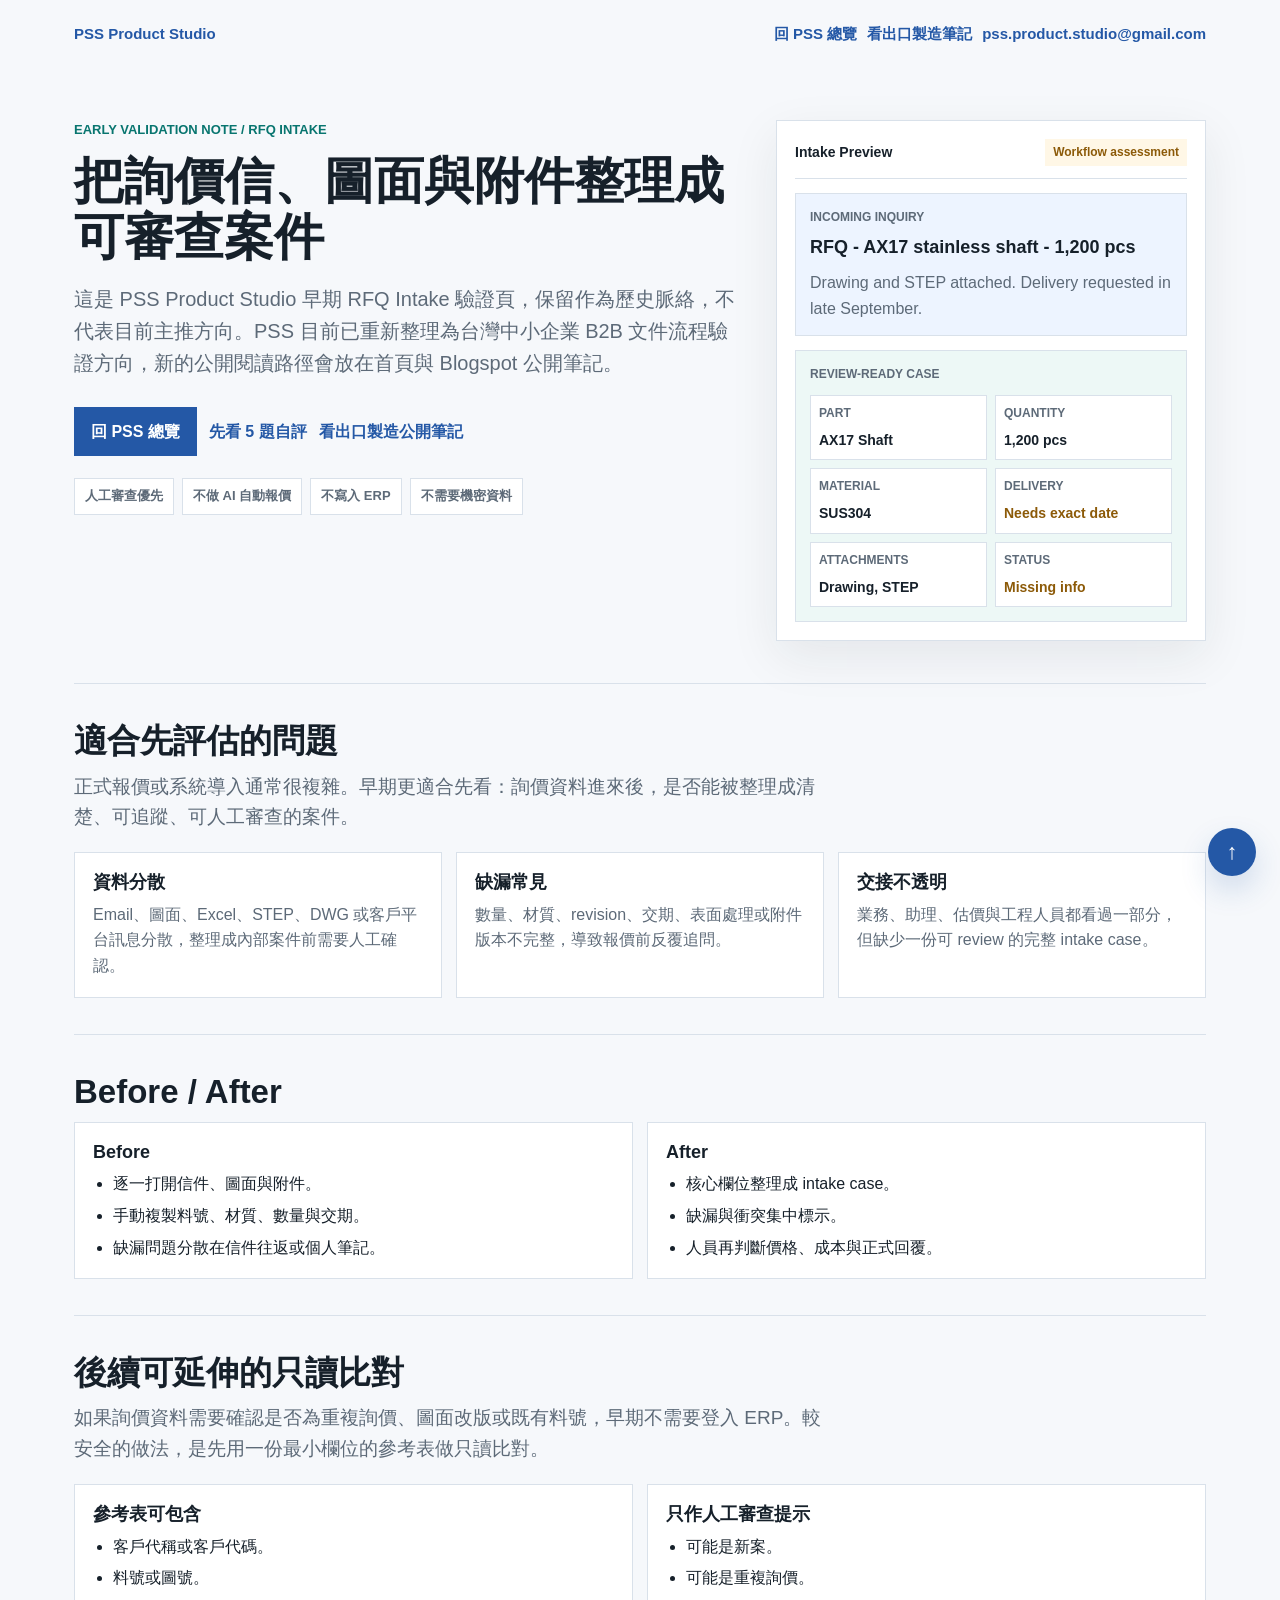
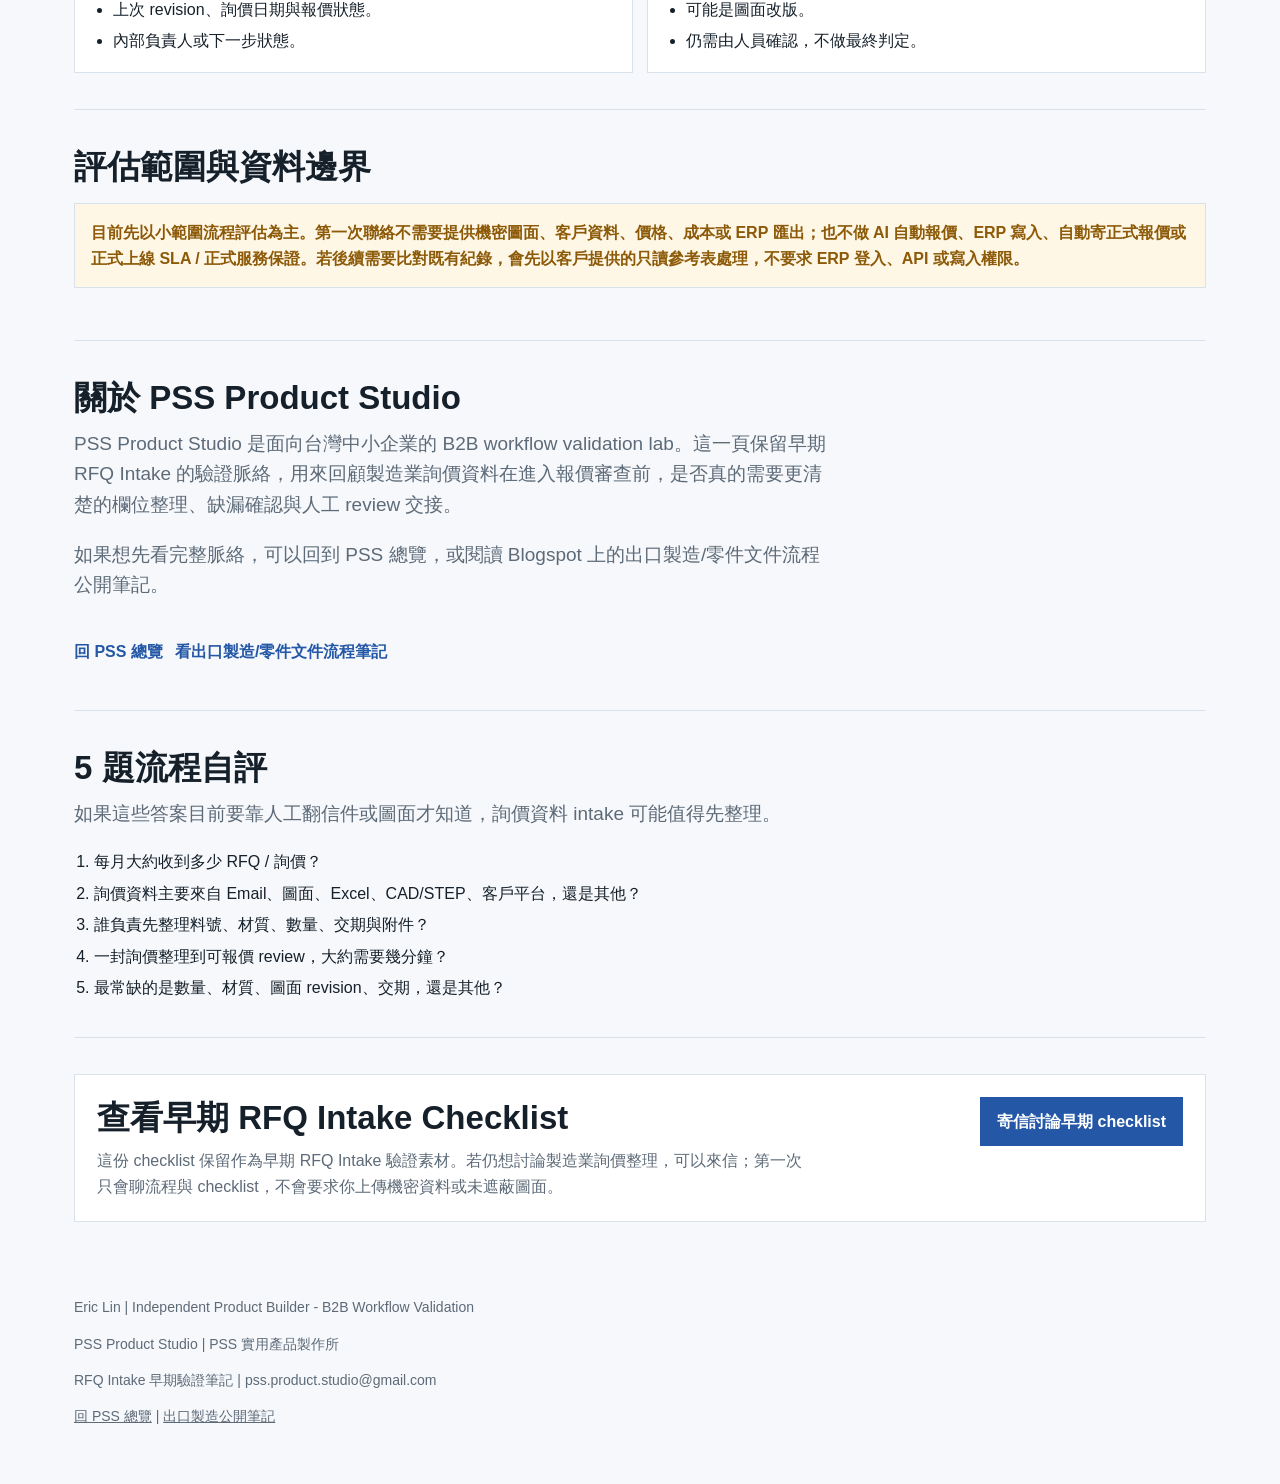
==== commit bdd80394: "Update rfq-intake.html" ====
--- a/docs/rfq-intake.html
+++ b/docs/rfq-intake.html
@@ -452,7 +452,7 @@
       <div>
         <p class="eyebrow">Early Validation Note / RFQ Intake</p>
         <h1>把詢價信、圖面與附件整理成可審查案件</h1>
-        <p class="lead">這是 PSS Product Studio 早期 RFQ Intake 驗證頁，保留作為歷史脈絡。PSS 目前已重新整理為台灣中小企業 B2B 文件流程驗證方向，新的公開閱讀路徑會放在首頁與 Blogspot 公開筆記。</p>
+        <p class="lead">這是 PSS Product Studio 早期 RFQ Intake 驗證頁，保留作為歷史脈絡，不代表目前主推方向。PSS 目前已重新整理為台灣中小企業 B2B 文件流程驗證方向，新的公開閱讀路徑會放在首頁與 Blogspot 公開筆記。</p>
         <div class="actions">
           <a class="button" href="./">回 PSS 總覽</a>
           <a class="text-link" href="#questions">先看 5 題自評</a>
@@ -587,10 +587,10 @@
       <section>
         <div class="cta">
           <div>
-            <h2>索取 RFQ Intake Checklist</h2>
-            <p>這份 checklist 保留作為早期 RFQ Intake 驗證素材。若仍想討論製造業詢價整理，可以來信；第一次只會寄簡短 checklist，不會要求你上傳機密資料或未遮蔽圖面。</p>
+            <h2>查看早期 RFQ Intake Checklist</h2>
+            <p>這份 checklist 保留作為早期 RFQ Intake 驗證素材。若仍想討論製造業詢價整理，可以來信；第一次只會聊流程與 checklist，不會要求你上傳機密資料或未遮蔽圖面。</p>
           </div>
-          <a class="button" href="mailto:pss.product.studio@gmail.com?subject=%E6%83%B3%E8%AB%8B%E6%95%99%20RFQ%20Intake%20Checklist&body=%E6%82%A8%E5%A5%BD%20PSS%EF%BC%8C%0A%0A%E6%88%91%E6%83%B3%E7%B4%A2%E5%8F%96%20RFQ%20Intake%20Checklist%E3%80%82%0A%0A%E5%8F%AF%E9%81%B8%E5%A1%AB%EF%BC%9A%0A1.%20%E6%AF%8F%E6%9C%88%20RFQ%20%2F%20%E8%A9%A2%E5%83%B9%E9%87%8F%EF%BC%9A%0A2.%20%E4%B8%BB%E8%A6%81%E8%A9%A2%E5%83%B9%E4%BE%86%E6%BA%90%EF%BC%88Email%20%2F%20%E5%9C%96%E9%9D%A2%20%2F%20Excel%20%2F%20CAD%2FSTEP%20%2F%20%E5%AE%A2%E6%88%B6%E5%B9%B3%E5%8F%B0%EF%BC%89%EF%BC%9A%0A3.%20%E6%9C%80%E5%B8%B8%E7%BC%BA%E5%B0%91%E6%88%96%E8%A1%9D%E7%AA%81%E7%9A%84%E8%B3%87%E8%A8%8A%EF%BC%9A%0A%0A%E7%9B%AE%E5%89%8D%E4%B8%8D%E6%9C%83%E5%AF%84%E9%80%81%E6%A9%9F%E5%AF%86%E5%9C%96%E9%9D%A2%E3%80%81%E5%AE%A2%E6%88%B6%E8%B3%87%E6%96%99%E3%80%81%E5%83%B9%E6%A0%BC%E3%80%81%E6%88%90%E6%9C%AC%E6%88%96%20ERP%20%E5%8C%AF%E5%87%BA%E3%80%82">寄信索取</a>
+          <a class="button" href="mailto:pss.product.studio@gmail.com?subject=%E6%83%B3%E8%AB%8B%E6%95%99%E6%97%A9%E6%9C%9F%20RFQ%20Intake%20Checklist&body=%E6%82%A8%E5%A5%BD%20PSS%EF%BC%8C%0A%0A%E6%88%91%E6%83%B3%E4%BA%86%E8%A7%A3%E6%97%A9%E6%9C%9F%20RFQ%20Intake%20Checklist%20%E7%9A%84%E6%B5%81%E7%A8%8B%E6%95%B4%E7%90%86%E6%96%B9%E5%BC%8F%E3%80%82%0A%0A%E5%8F%AF%E9%81%B8%E5%A1%AB%EF%BC%9A%0A1.%20%E6%AF%8F%E6%9C%88%20RFQ%20%2F%20%E8%A9%A2%E5%83%B9%E9%87%8F%EF%BC%9A%0A2.%20%E4%B8%BB%E8%A6%81%E8%A9%A2%E5%83%B9%E4%BE%86%E6%BA%90%EF%BC%88Email%20%2F%20%E5%9C%96%E9%9D%A2%20%2F%20Excel%20%2F%20CAD%2FSTEP%20%2F%20%E5%AE%A2%E6%88%B6%E5%B9%B3%E5%8F%B0%EF%BC%89%EF%BC%9A%0A3.%20%E6%9C%80%E5%B8%B8%E7%BC%BA%E5%B0%91%E6%88%96%E8%A1%9D%E7%AA%81%E7%9A%84%E8%B3%87%E8%A8%8A%EF%BC%9A%0A%0A%E7%9B%AE%E5%89%8D%E4%B8%8D%E6%9C%83%E5%AF%84%E9%80%81%E6%A9%9F%E5%AF%86%E5%9C%96%E9%9D%A2%E3%80%81%E5%AE%A2%E6%88%B6%E8%B3%87%E6%96%99%E3%80%81%E5%83%B9%E6%A0%BC%E3%80%81%E6%88%90%E6%9C%AC%E6%88%96%20ERP%20%E5%8C%AF%E5%87%BA%E3%80%82">寄信討論早期 checklist</a>
         </div>
       </section>
     </main>
